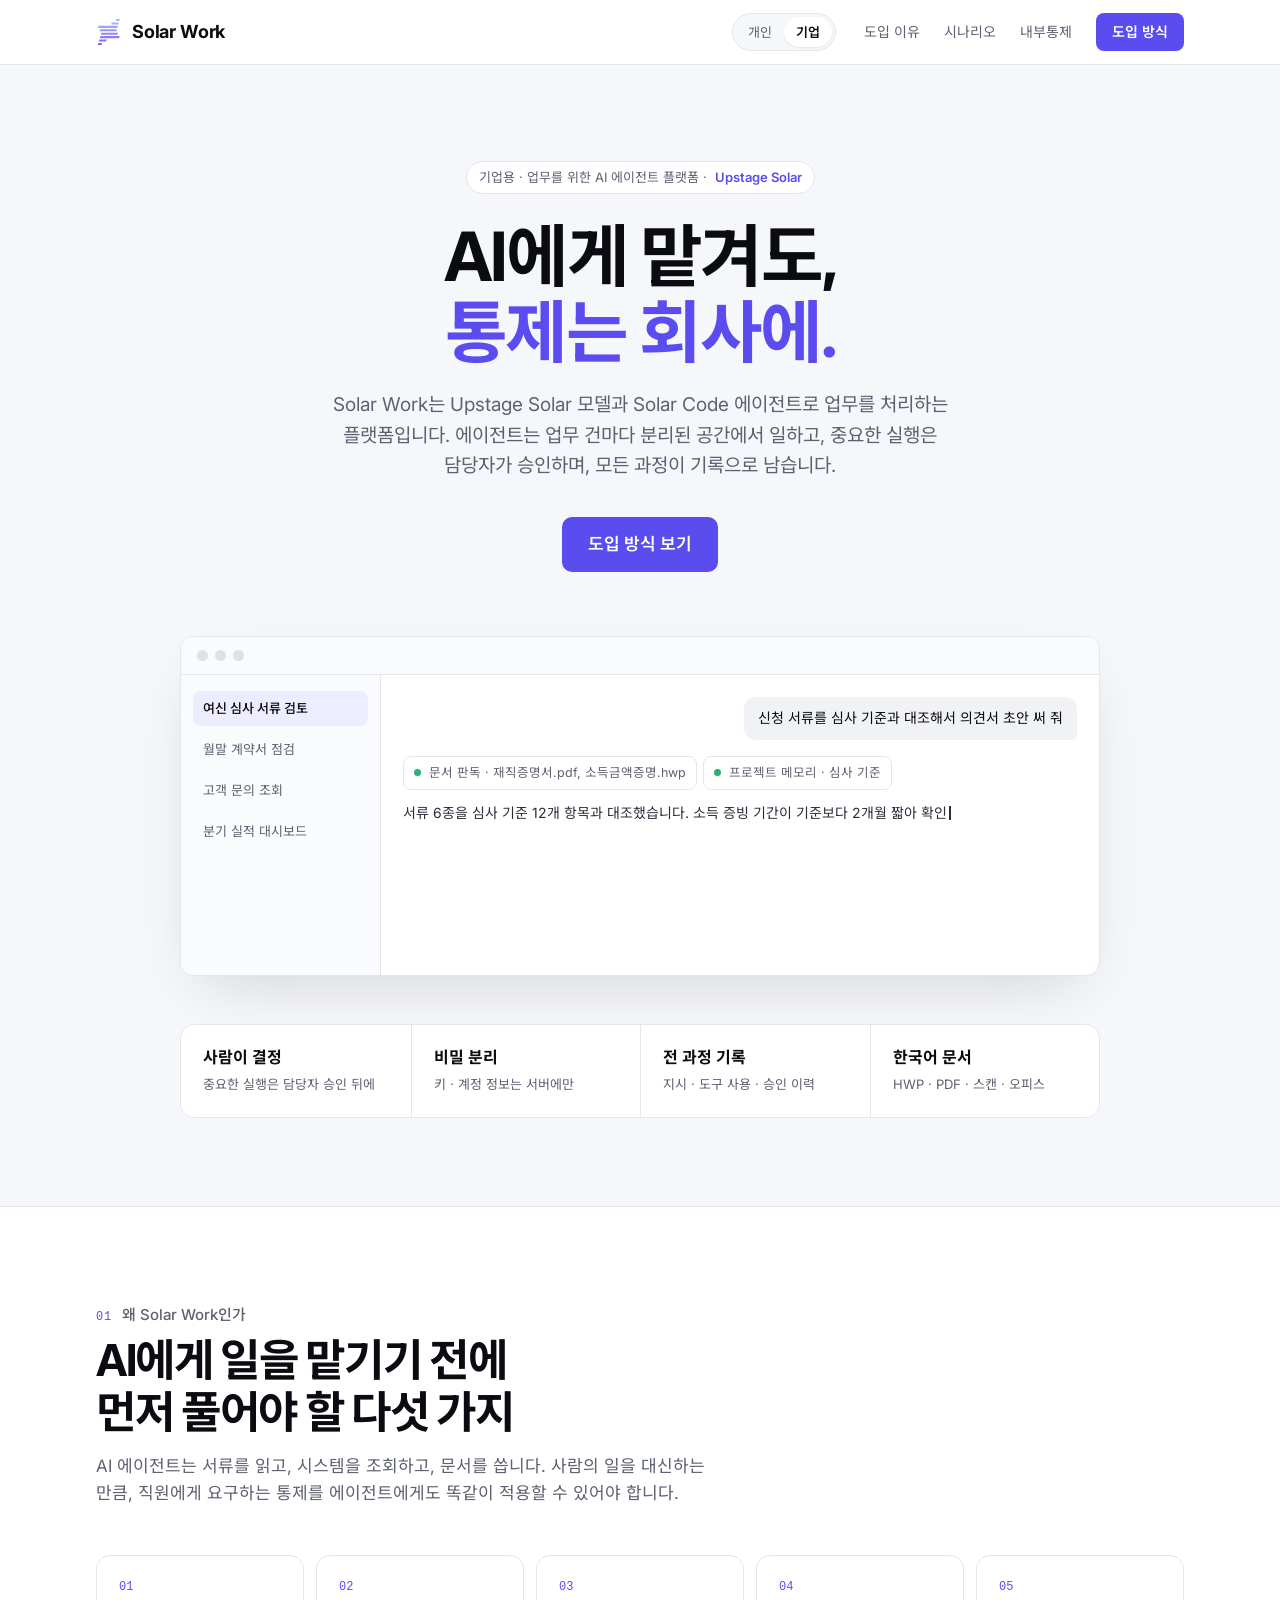
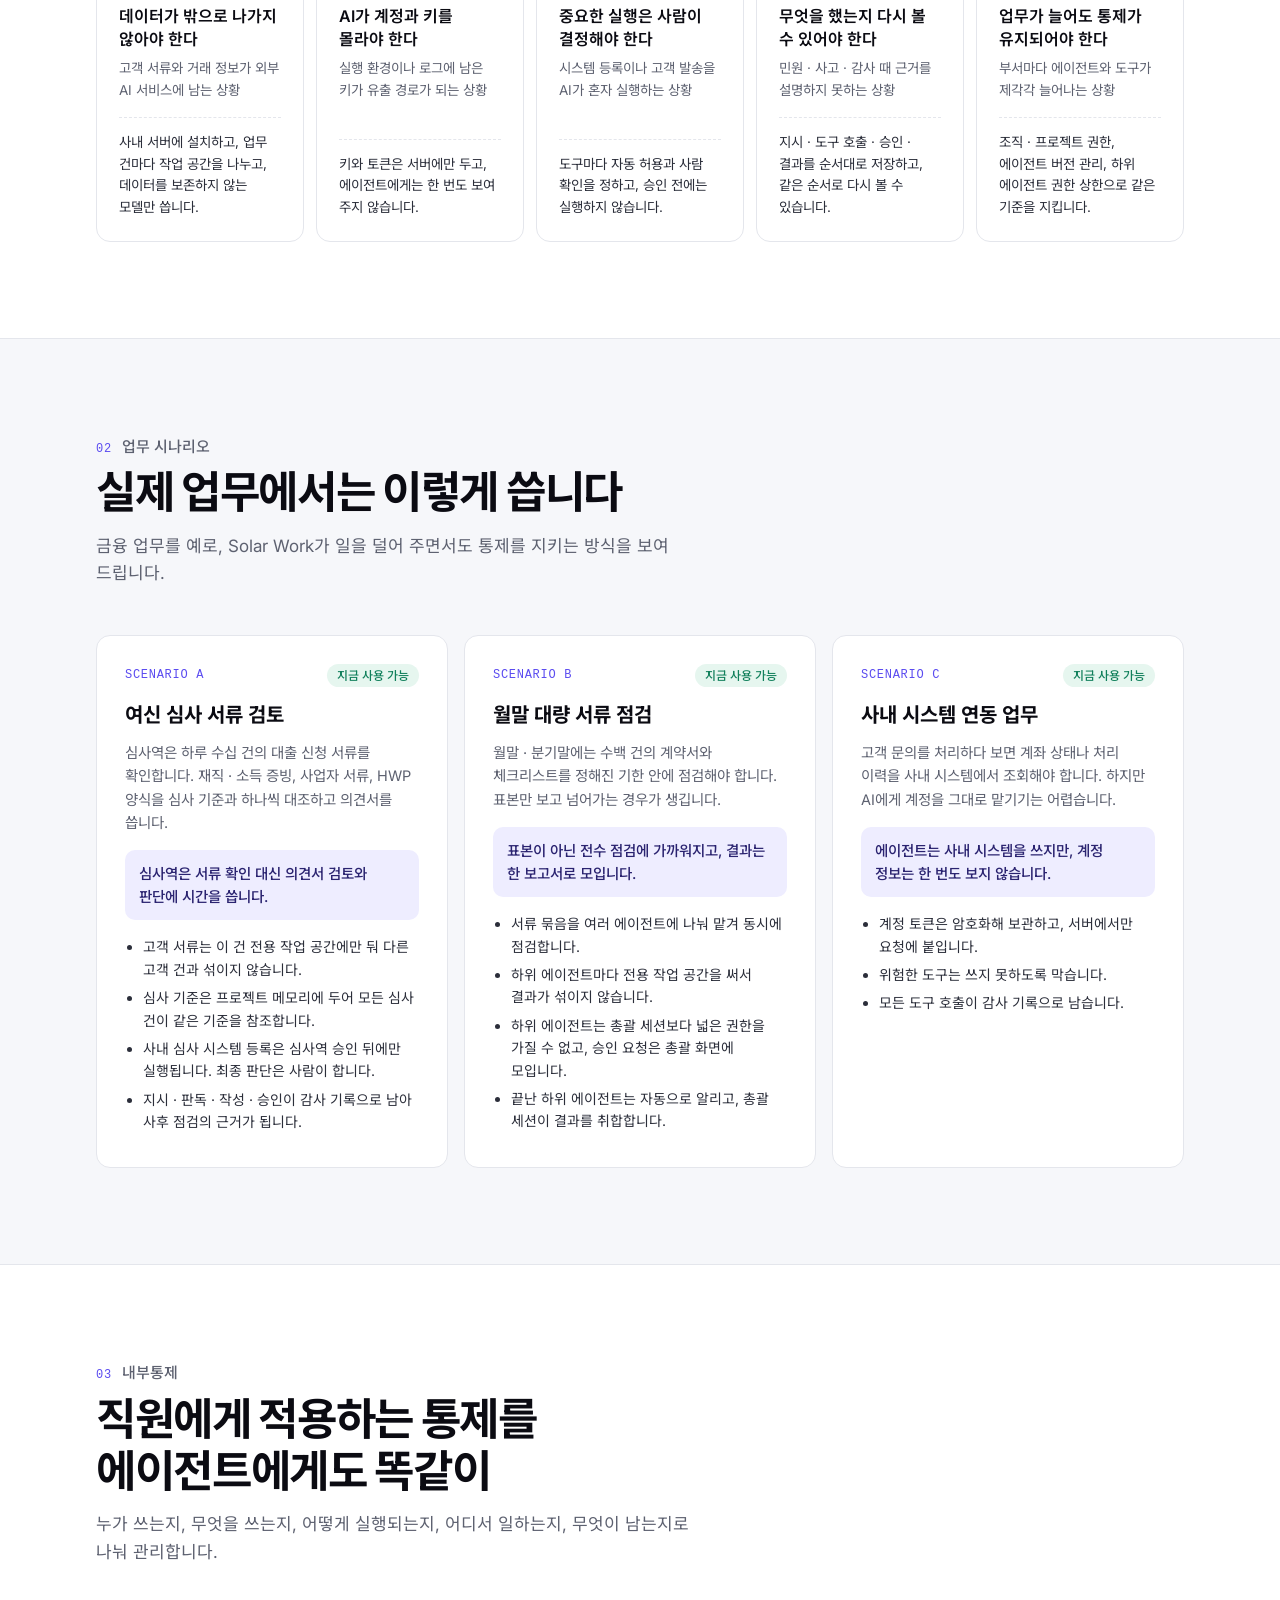
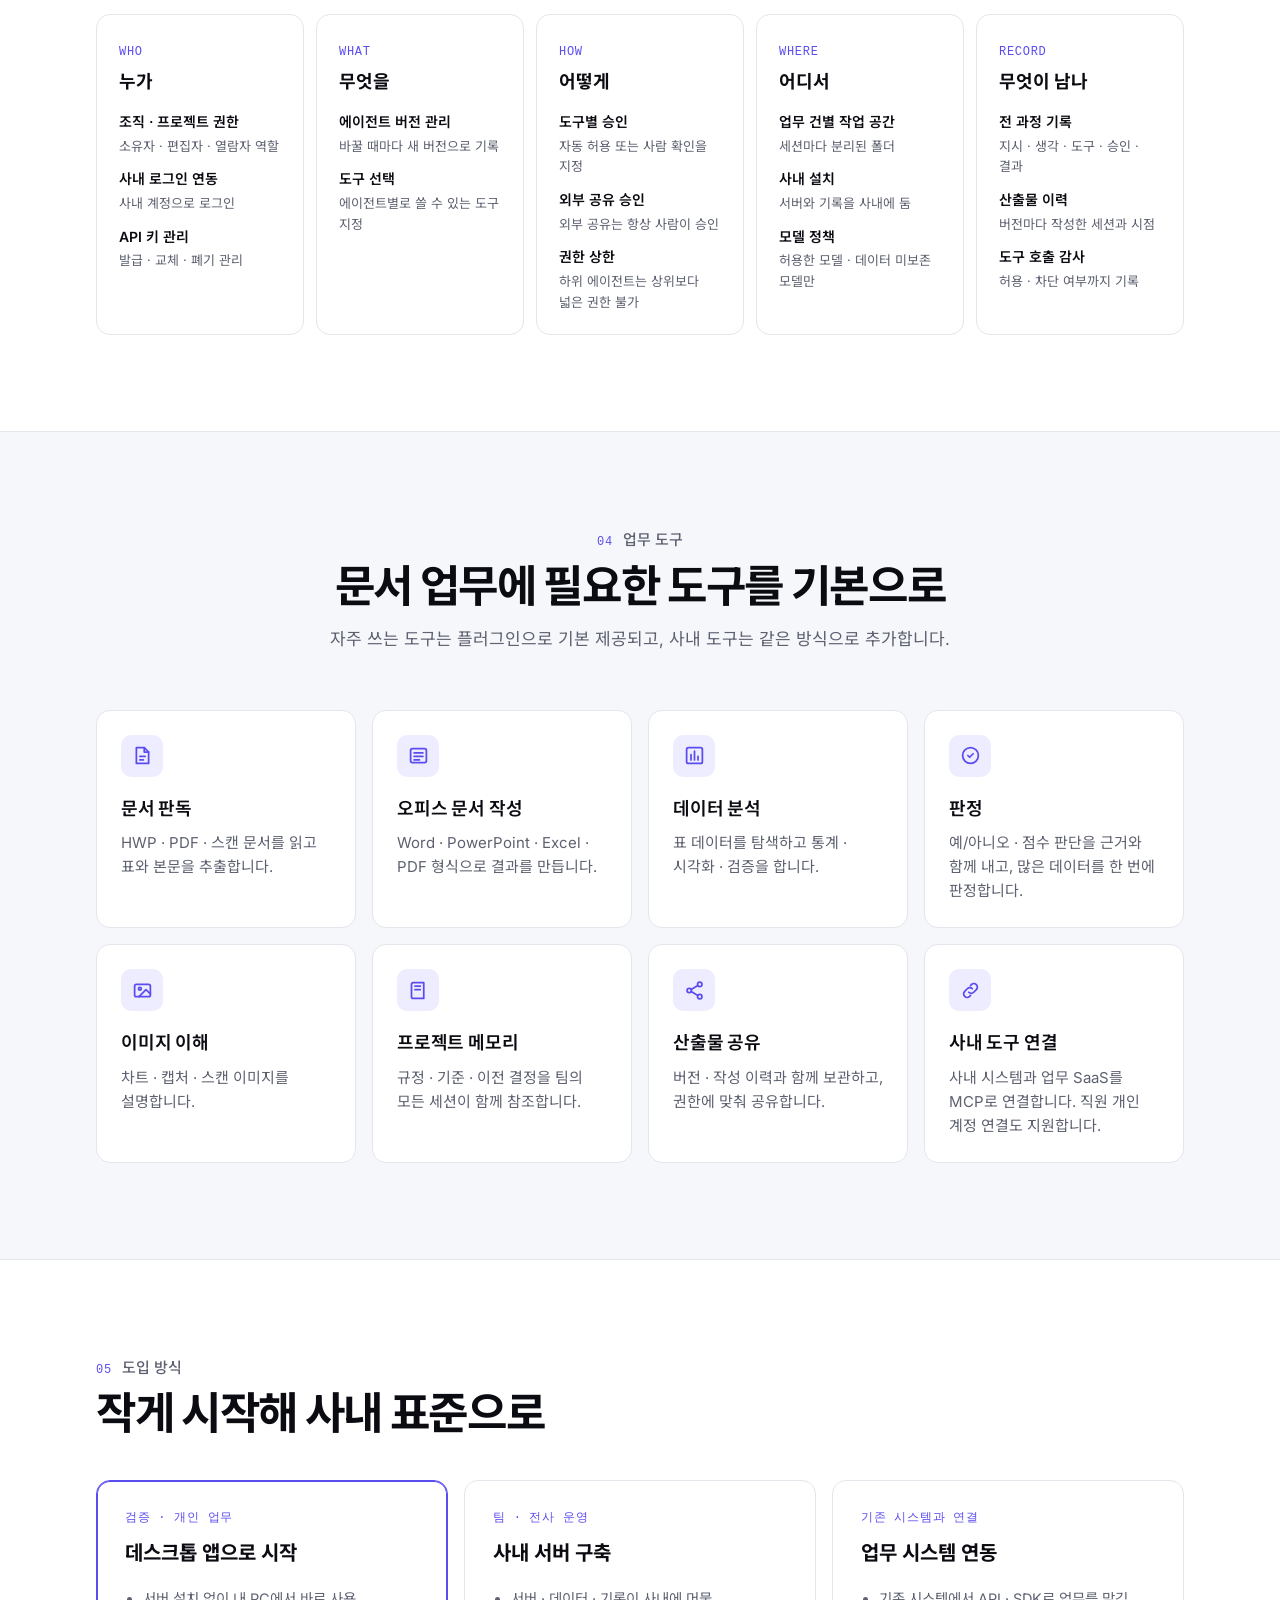
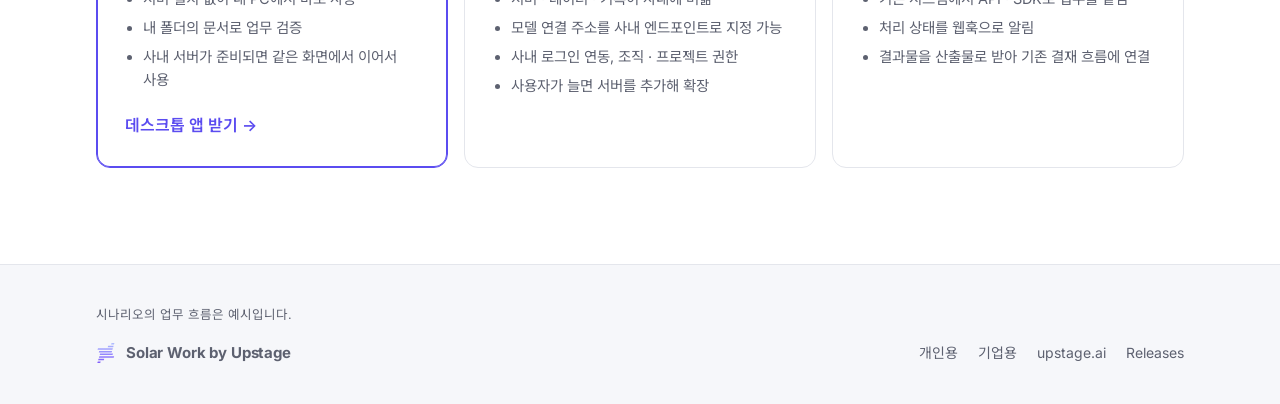
==== docs/business.html @ 3b4843d7 "Add README and GitHub Pages download site - README for individual users with download, setup, and in" ====
<!doctype html>
<html lang="ko">
<head>
<meta charset="utf-8">
<meta name="viewport" content="width=device-width, initial-scale=1">
<title>Solar Work 기업용</title>
<meta name="description" content="업무를 위한 AI 에이전트 플랫폼. 업무 건별 작업 공간, 담당자 승인, 전 과정 기록, 사내 설치.">
<meta property="og:title" content="Solar Work 기업용">
<meta property="og:description" content="업무를 위한 AI 에이전트 플랫폼. 업무 건별 작업 공간, 담당자 승인, 전 과정 기록, 사내 설치.">
<meta property="og:image" content="assets/icon.png">
<link rel="icon" href="assets/logo.svg" type="image/svg+xml">
<link rel="preconnect" href="https://fonts.googleapis.com">
<link rel="preconnect" href="https://fonts.gstatic.com" crossorigin>
<link href="https://fonts.googleapis.com/css2?family=Inter:wght@400;500;600;700;800&family=Noto+Sans+KR:wght@400;500;700;800&display=swap" rel="stylesheet">
<link rel="stylesheet" href="assets/site.css">
</head>
<body>

<nav>
  <div class="wrap">
    <a class="brand" href="index.html"><img src="assets/logo.svg" alt="">Solar Work</a>
    <div class="nav-links">
      <span class="seg"><a href="index.html">개인</a><a href="business.html" class="on">기업</a></span>
      <a class="hide-sm" href="#why">도입 이유</a>
      <a class="hide-sm" href="#scenarios">시나리오</a>
      <a class="hide-sm" href="#control">내부통제</a>
      <a class="nav-cta" href="#adopt">도입 방식</a>
    </div>
  </div>
</nav>

<header class="hero">
  <div class="wrap">
    <span class="pill">기업용 · 업무를 위한 AI 에이전트 플랫폼 · <b>Upstage Solar</b></span>
    <h1>AI에게 맡겨도,<br><span class="g">통제는 회사에.</span></h1>
    <p class="lead">Solar Work는 Upstage Solar 모델과 Solar Code 에이전트로 업무를 처리하는 플랫폼입니다. 에이전트는 업무 건마다 분리된 공간에서 일하고, 중요한 실행은 담당자가 승인하며, 모든 과정이 기록으로 남습니다.</p>
    <div class="cta">
      <div class="cta-row">
        <a class="btn-primary" href="#adopt">도입 방식 보기</a>
      </div>
    </div>

    <div class="window" aria-hidden="true">
      <div class="win-bar"><i></i><i></i><i></i></div>
      <div class="win-body">
        <div class="win-side" id="win-side">
          <span class="on">여신 심사 서류 검토</span>
          <span>월말 계약서 점검</span>
          <span>고객 문의 조회</span>
          <span>분기 실적 대시보드</span>
        </div>
        <div class="win-main" id="win-main">
          <div class="msg-user">신청 서류를 심사 기준과 대조해서 의견서 초안 써 줘</div>
          <div class="msg-ai">
            <span class="tool">문서 판독 · 재직증명서.pdf, 소득금액증명.hwp</span><span class="tool">프로젝트 메모리 · 심사 기준</span>
            <p style="margin:10px 0 0">서류 6종을 심사 기준 12개 항목과 대조했습니다. 소득 증빙 기간이 기준보다 2개월 짧아 확인이 필요합니다.</p>
          </div>
          <div class="artifact"><div class="ic"></div><div><b>심사 의견서 초안</b><small>산출물 · 문서 · v1</small></div></div>
          <div class="approve"><span><b>심사 시스템 등록</b> · 담당자 승인 대기</span><span class="ap-btns"><i>거절</i><i class="ok">승인</i></span></div>
        </div>
      </div>
    </div>

    <div class="pillars">
      <div><b>사람이 결정</b><span>중요한 실행은 담당자 승인 뒤에</span></div>
      <div><b>비밀 분리</b><span>키 · 계정 정보는 서버에만</span></div>
      <div><b>전 과정 기록</b><span>지시 · 도구 사용 · 승인 이력</span></div>
      <div><b>한국어 문서</b><span>HWP · PDF · 스캔 · 오피스</span></div>
    </div>
  </div>
</header>

<section id="why">
  <div class="wrap">
    <div class="eyebrow"><span class="num">01</span> 왜 Solar Work인가</div>
    <h2>AI에게 일을 맡기기 전에<br>먼저 풀어야 할 다섯 가지</h2>
    <p class="sub">AI 에이전트는 서류를 읽고, 시스템을 조회하고, 문서를 씁니다. 사람의 일을 대신하는 만큼, 직원에게 요구하는 통제를 에이전트에게도 똑같이 적용할 수 있어야 합니다.</p>
    <div class="needs">
      <div class="need"><span class="num">01</span><h3>데이터가 밖으로 나가지 않아야 한다</h3><p class="q">고객 서류와 거래 정보가 외부 AI 서비스에 남는 상황</p><p class="a">사내 서버에 설치하고, 업무 건마다 작업 공간을 나누고, 데이터를 보존하지 않는 모델만 씁니다.</p></div>
      <div class="need"><span class="num">02</span><h3>AI가 계정과 키를 몰라야 한다</h3><p class="q">실행 환경이나 로그에 남은 키가 유출 경로가 되는 상황</p><p class="a">키와 토큰은 서버에만 두고, 에이전트에게는 한 번도 보여 주지 않습니다.</p></div>
      <div class="need"><span class="num">03</span><h3>중요한 실행은 사람이 결정해야 한다</h3><p class="q">시스템 등록이나 고객 발송을 AI가 혼자 실행하는 상황</p><p class="a">도구마다 자동 허용과 사람 확인을 정하고, 승인 전에는 실행하지 않습니다.</p></div>
      <div class="need"><span class="num">04</span><h3>무엇을 했는지 다시 볼 수 있어야 한다</h3><p class="q">민원 · 사고 · 감사 때 근거를 설명하지 못하는 상황</p><p class="a">지시 · 도구 호출 · 승인 · 결과를 순서대로 저장하고, 같은 순서로 다시 볼 수 있습니다.</p></div>
      <div class="need"><span class="num">05</span><h3>업무가 늘어도 통제가 유지되어야 한다</h3><p class="q">부서마다 에이전트와 도구가 제각각 늘어나는 상황</p><p class="a">조직 · 프로젝트 권한, 에이전트 버전 관리, 하위 에이전트 권한 상한으로 같은 기준을 지킵니다.</p></div>
    </div>
  </div>
</section>

<section class="band" id="scenarios">
  <div class="wrap">
    <div class="eyebrow"><span class="num">02</span> 업무 시나리오</div>
    <h2>실제 업무에서는 이렇게 씁니다</h2>
    <p class="sub">금융 업무를 예로, Solar Work가 일을 덜어 주면서도 통제를 지키는 방식을 보여 드립니다.</p>
    <div class="scenes">
      <article class="scene">
        <div class="scene-head"><span class="mono">SCENARIO A</span><span class="live">지금 사용 가능</span></div>
        <h3>여신 심사 서류 검토</h3>
        <p class="ctx">심사역은 하루 수십 건의 대출 신청 서류를 확인합니다. 재직 · 소득 증빙, 사업자 서류, HWP 양식을 심사 기준과 하나씩 대조하고 의견서를 씁니다.</p>
        <p class="gain">심사역은 서류 확인 대신 의견서 검토와 판단에 시간을 씁니다.</p>
        <ul>
          <li>고객 서류는 이 건 전용 작업 공간에만 둬 다른 고객 건과 섞이지 않습니다.</li>
          <li>심사 기준은 프로젝트 메모리에 두어 모든 심사 건이 같은 기준을 참조합니다.</li>
          <li>사내 심사 시스템 등록은 심사역 승인 뒤에만 실행됩니다. 최종 판단은 사람이 합니다.</li>
          <li>지시 · 판독 · 작성 · 승인이 감사 기록으로 남아 사후 점검의 근거가 됩니다.</li>
        </ul>
      </article>
      <article class="scene">
        <div class="scene-head"><span class="mono">SCENARIO B</span><span class="live">지금 사용 가능</span></div>
        <h3>월말 대량 서류 점검</h3>
        <p class="ctx">월말 · 분기말에는 수백 건의 계약서와 체크리스트를 정해진 기한 안에 점검해야 합니다. 표본만 보고 넘어가는 경우가 생깁니다.</p>
        <p class="gain">표본이 아닌 전수 점검에 가까워지고, 결과는 한 보고서로 모입니다.</p>
        <ul>
          <li>서류 묶음을 여러 에이전트에 나눠 맡겨 동시에 점검합니다.</li>
          <li>하위 에이전트마다 전용 작업 공간을 써서 결과가 섞이지 않습니다.</li>
          <li>하위 에이전트는 총괄 세션보다 넓은 권한을 가질 수 없고, 승인 요청은 총괄 화면에 모입니다.</li>
          <li>끝난 하위 에이전트는 자동으로 알리고, 총괄 세션이 결과를 취합합니다.</li>
        </ul>
      </article>
      <article class="scene">
        <div class="scene-head"><span class="mono">SCENARIO C</span><span class="live">지금 사용 가능</span></div>
        <h3>사내 시스템 연동 업무</h3>
        <p class="ctx">고객 문의를 처리하다 보면 계좌 상태나 처리 이력을 사내 시스템에서 조회해야 합니다. 하지만 AI에게 계정을 그대로 맡기기는 어렵습니다.</p>
        <p class="gain">에이전트는 사내 시스템을 쓰지만, 계정 정보는 한 번도 보지 않습니다.</p>
        <ul>
          <li>계정 토큰은 암호화해 보관하고, 서버에서만 요청에 붙입니다.</li>
          <li>위험한 도구는 쓰지 못하도록 막습니다.</li>
          <li>모든 도구 호출이 감사 기록으로 남습니다.</li>
        </ul>
      </article>
    </div>
  </div>
</section>

<section id="control">
  <div class="wrap">
    <div class="eyebrow"><span class="num">03</span> 내부통제</div>
    <h2>직원에게 적용하는 통제를<br>에이전트에게도 똑같이</h2>
    <p class="sub">누가 쓰는지, 무엇을 쓰는지, 어떻게 실행되는지, 어디서 일하는지, 무엇이 남는지로 나눠 관리합니다.</p>
    <div class="controls">
      <div class="ctl"><span class="mono">WHO</span><h3>누가</h3><dl><dt>조직 · 프로젝트 권한</dt><dd>소유자 · 편집자 · 열람자 역할</dd><dt>사내 로그인 연동</dt><dd>사내 계정으로 로그인</dd><dt>API 키 관리</dt><dd>발급 · 교체 · 폐기 관리</dd></dl></div>
      <div class="ctl"><span class="mono">WHAT</span><h3>무엇을</h3><dl><dt>에이전트 버전 관리</dt><dd>바꿀 때마다 새 버전으로 기록</dd><dt>도구 선택</dt><dd>에이전트별로 쓸 수 있는 도구 지정</dd></dl></div>
      <div class="ctl"><span class="mono">HOW</span><h3>어떻게</h3><dl><dt>도구별 승인</dt><dd>자동 허용 또는 사람 확인을 지정</dd><dt>외부 공유 승인</dt><dd>외부 공유는 항상 사람이 승인</dd><dt>권한 상한</dt><dd>하위 에이전트는 상위보다 넓은 권한 불가</dd></dl></div>
      <div class="ctl"><span class="mono">WHERE</span><h3>어디서</h3><dl><dt>업무 건별 작업 공간</dt><dd>세션마다 분리된 폴더</dd><dt>사내 설치</dt><dd>서버와 기록을 사내에 둠</dd><dt>모델 정책</dt><dd>허용한 모델 · 데이터 미보존 모델만</dd></dl></div>
      <div class="ctl"><span class="mono">RECORD</span><h3>무엇이 남나</h3><dl><dt>전 과정 기록</dt><dd>지시 · 생각 · 도구 · 승인 · 결과</dd><dt>산출물 이력</dt><dd>버전마다 작성한 세션과 시점</dd><dt>도구 호출 감사</dt><dd>허용 · 차단 여부까지 기록</dd></dl></div>
    </div>
  </div>
</section>

<section class="band" id="features">
  <div class="wrap center">
    <div class="eyebrow"><span class="num">04</span> 업무 도구</div>
    <h2>문서 업무에 필요한 도구를 기본으로</h2>
    <p class="sub">자주 쓰는 도구는 플러그인으로 기본 제공되고, 사내 도구는 같은 방식으로 추가합니다.</p>
  </div>
  <div class="wrap">
    <div class="grid grid-4">
      <div class="card"><div class="ico"><svg viewBox="0 0 24 24" fill="none" stroke="currentColor" stroke-width="2" stroke-linecap="round" stroke-linejoin="round"><path d="M14 3v5h5"/><path d="M5 3h9l5 5v13H5z"/><path d="M9 13h6M9 17h4"/></svg></div><h3>문서 판독</h3><p>HWP · PDF · 스캔 문서를 읽고 표와 본문을 추출합니다.</p></div>
      <div class="card"><div class="ico"><svg viewBox="0 0 24 24" fill="none" stroke="currentColor" stroke-width="2" stroke-linecap="round" stroke-linejoin="round"><rect x="3" y="4" width="18" height="16" rx="2"/><path d="M7 9h10M7 13h10M7 17h6"/></svg></div><h3>오피스 문서 작성</h3><p>Word · PowerPoint · Excel · PDF 형식으로 결과를 만듭니다.</p></div>
      <div class="card"><div class="ico"><svg viewBox="0 0 24 24" fill="none" stroke="currentColor" stroke-width="2" stroke-linecap="round" stroke-linejoin="round"><rect x="3" y="3" width="18" height="18" rx="2"/><path d="M8 17V11M12 17V7M16 17v-4"/></svg></div><h3>데이터 분석</h3><p>표 데이터를 탐색하고 통계 · 시각화 · 검증을 합니다.</p></div>
      <div class="card"><div class="ico"><svg viewBox="0 0 24 24" fill="none" stroke="currentColor" stroke-width="2" stroke-linecap="round" stroke-linejoin="round"><path d="m9 12 2 2 4-4"/><circle cx="12" cy="12" r="9"/></svg></div><h3>판정</h3><p>예/아니오 · 점수 판단을 근거와 함께 내고, 많은 데이터를 한 번에 판정합니다.</p></div>
      <div class="card"><div class="ico"><svg viewBox="0 0 24 24" fill="none" stroke="currentColor" stroke-width="2" stroke-linecap="round" stroke-linejoin="round"><rect x="3" y="5" width="18" height="14" rx="2"/><circle cx="9" cy="10" r="1.6"/><path d="m21 16-5-5-8 8"/></svg></div><h3>이미지 이해</h3><p>차트 · 캡처 · 스캔 이미지를 설명합니다.</p></div>
      <div class="card"><div class="ico"><svg viewBox="0 0 24 24" fill="none" stroke="currentColor" stroke-width="2" stroke-linecap="round" stroke-linejoin="round"><path d="M4 5a2 2 0 0 1 2-2h12v18H6a2 2 0 0 1-2-2z"/><path d="M8 7h6M8 11h6"/></svg></div><h3>프로젝트 메모리</h3><p>규정 · 기준 · 이전 결정을 팀의 모든 세션이 함께 참조합니다.</p></div>
      <div class="card"><div class="ico"><svg viewBox="0 0 24 24" fill="none" stroke="currentColor" stroke-width="2" stroke-linecap="round" stroke-linejoin="round"><circle cx="18" cy="5" r="2.5"/><circle cx="6" cy="12" r="2.5"/><circle cx="18" cy="19" r="2.5"/><path d="m8.2 10.8 7.6-4.4M8.2 13.2l7.6 4.4"/></svg></div><h3>산출물 공유</h3><p>버전 · 작성 이력과 함께 보관하고, 권한에 맞춰 공유합니다.</p></div>
      <div class="card"><div class="ico"><svg viewBox="0 0 24 24" fill="none" stroke="currentColor" stroke-width="2" stroke-linecap="round" stroke-linejoin="round"><path d="M10 14a4 4 0 0 0 5.66 0l3-3a4 4 0 0 0-5.66-5.66l-1 1"/><path d="M14 10a4 4 0 0 0-5.66 0l-3 3a4 4 0 0 0 5.66 5.66l1-1"/></svg></div><h3>사내 도구 연결</h3><p>사내 시스템과 업무 SaaS를 MCP로 연결합니다. 직원 개인 계정 연결도 지원합니다.</p></div>
    </div>
  </div>
</section>

<section id="adopt">
  <div class="wrap">
    <div class="eyebrow"><span class="num">05</span> 도입 방식</div>
    <h2>작게 시작해 사내 표준으로</h2>
    <div class="adopt">
      <div class="ad hl"><span class="mono">검증 · 개인 업무</span><h3>데스크톱 앱으로 시작</h3><ul><li>서버 설치 없이 내 PC에서 바로 사용</li><li>내 폴더의 문서로 업무 검증</li><li>사내 서버가 준비되면 같은 화면에서 이어서 사용</li></ul><a class="ad-cta" href="index.html#download">데스크톱 앱 받기 →</a></div>
      <div class="ad"><span class="mono">팀 · 전사 운영</span><h3>사내 서버 구축</h3><ul><li>서버 · 데이터 · 기록이 사내에 머묾</li><li>모델 연결 주소를 사내 엔드포인트로 지정 가능</li><li>사내 로그인 연동, 조직 · 프로젝트 권한</li><li>사용자가 늘면 서버를 추가해 확장</li></ul></div>
      <div class="ad"><span class="mono">기존 시스템과 연결</span><h3>업무 시스템 연동</h3><ul><li>기존 시스템에서 API · SDK로 업무를 맡김</li><li>처리 상태를 웹훅으로 알림</li><li>결과물을 산출물로 받아 기존 결재 흐름에 연결</li></ul></div>
    </div>
  </div>
</section>


<footer>
  <div class="wrap">
    <span class="page-note" style="flex-basis:100%">시나리오의 업무 흐름은 예시입니다.</span>
    <span class="brand" style="font-size:15px"><img src="assets/logo.svg" alt="" style="width:20px;height:20px">Solar Work by Upstage</span>
    <span style="display:flex;gap:20px;flex-wrap:wrap">
      <a href="index.html">개인용</a>
      <a href="business.html">기업용</a>
      <a href="https://www.upstage.ai/">upstage.ai</a>
      <a href="https://github.com/UpstageAI/solar-work-release/releases">Releases</a>
    </span>
  </div>
</footer>

<script>
window.SW_SCENES = [
    { ask: "신청 서류를 심사 기준과 대조해서 의견서 초안 써 줘",
      tools: ["문서 판독 · 재직증명서.pdf, 소득금액증명.hwp", "프로젝트 메모리 · 심사 기준"],
      answer: "서류 6종을 심사 기준 12개 항목과 대조했습니다. 소득 증빙 기간이 기준보다 2개월 짧아 확인이 필요합니다.",
      out: ["심사 의견서 초안", "산출물 · 문서 · v1"], approve: "심사 시스템 등록" },
    { ask: "이번 달 계약서 300건을 체크리스트대로 전부 점검해 줘",
      tools: ["하위 에이전트 · 서류 1–100", "하위 에이전트 · 서류 101–200", "하위 에이전트 · 서류 201–300"],
      answer: "하위 에이전트 3개가 300건을 나눠 점검했습니다. 서명 누락 4건, 기한 경과 2건을 찾았습니다.",
      out: ["월말 계약서 점검 보고서", "산출물 · 보고서"] },
    { ask: "이 고객 문의 건, 계좌 상태와 처리 이력 확인해 줘",
      tools: ["사내 시스템 · 계좌 조회", "사내 시스템 · 처리 이력 조회"],
      answer: "계좌는 정상입니다. 10월 8일 접수된 이체 한도 변경이 아직 처리 대기 중입니다.",
      out: ["고객 답변 초안", "산출물 · 문서"], approve: "고객 알림 발송" },
    { ask: "분기 실적 엑셀 세 개 합쳐서 지점별 대시보드 만들어 줘",
      tools: ["파일 읽기 · Q1.xlsx, Q2.xlsx, Q3.xlsx", "데이터 분석 · 집계"],
      answer: "지점 12곳의 분기별 실적을 정리했습니다. 3분기에 동남권 지점이 가장 크게 늘었습니다(+18%).",
      out: ["지점별 실적 대시보드", "산출물 · 대시보드"] }
];
</script>
<script src="assets/site.js"></script>
</body>
</html>
---- docs/assets/site.css ----
:root {
  --bg: #ffffff;
  --bg-2: #f6f7fa;
  --card: #ffffff;
  --line: #e4e6ec;
  --text: #0b0b12;
  --muted: #5d6170;
  --brand: #5b4cf0;
  --brand-hover: #4a3bdc;
  --brand-soft: #eeedff;
  --radius: 14px;
}
* { box-sizing: border-box; }
html { scroll-behavior: smooth; }
body {
  margin: 0;
  background: var(--bg);
  color: var(--text);
  font-family: Inter, "Noto Sans KR", system-ui, -apple-system, sans-serif;
  line-height: 1.6;
  word-break: keep-all;
  -webkit-font-smoothing: antialiased;
  overflow-x: hidden;
}
a { color: inherit; text-decoration: none; }
.wrap { max-width: 1120px; margin: 0 auto; padding: 0 16px; }

/* nav */
nav { position: sticky; top: 0; z-index: 10; backdrop-filter: blur(14px); background: rgba(255,255,255,.85); border-bottom: 1px solid var(--line); }
nav .wrap { display: flex; align-items: center; justify-content: space-between; height: 64px; }
.brand { display: flex; align-items: center; gap: 10px; font-weight: 700; font-size: 18px; letter-spacing: -.01em; }
.brand img { width: 26px; height: 26px; }
.nav-links { display: flex; gap: 24px; align-items: center; font-size: 14px; color: var(--muted); }
.nav-links a:hover { color: var(--text); }
.nav-cta { padding: 8px 16px; border-radius: 8px; background: var(--brand); color: #fff !important; font-weight: 600; }
.nav-cta:hover { background: var(--brand-hover); }
@media (max-width: 640px) { .nav-links .hide-sm { display: none; } }

/* hero */
.hero { padding: 96px 0 88px; text-align: center; background: var(--bg-2); border-bottom: 1px solid var(--line); }
.pill { display: inline-flex; align-items: center; gap: 8px; padding: 5px 12px; border-radius: 999px; font-size: 13px; color: var(--muted); background: #fff; border: 1px solid var(--line); }
.pill b { color: var(--brand); font-weight: 600; }
h1 { font-size: clamp(38px, 6.4vw, 68px); line-height: 1.12; letter-spacing: -.035em; margin: 24px 0 20px; font-weight: 700; }
h1 .g { color: var(--brand); }
.lead { font-size: clamp(16px, 2.1vw, 19px); color: var(--muted); max-width: 640px; margin: 0 auto; }
.cta { margin-top: 36px; display: flex; flex-direction: column; align-items: center; gap: 12px; }
.btn-primary {
  display: inline-flex; align-items: center; gap: 10px; padding: 14px 26px; border-radius: 10px;
  background: var(--brand); color: #fff; font-weight: 600; font-size: 17px; transition: background .15s ease;
}
.btn-primary:hover { background: var(--brand-hover); }
.btn-primary svg { width: 20px; height: 20px; }
.cta-meta { font-size: 13px; color: var(--muted); }
.cta-meta a { text-decoration: underline; text-underline-offset: 3px; }

/* hero visual */
.window {
  margin: 64px auto 0; max-width: 920px; border-radius: 14px; border: 1px solid var(--line);
  background: #fff; text-align: left; overflow: hidden;
  box-shadow: 0 24px 60px -24px rgba(17,17,40,.18);
}
.win-bar { display: flex; gap: 7px; padding: 13px 16px; border-bottom: 1px solid var(--line); background: #fafbfc; }
.win-bar i { width: 11px; height: 11px; border-radius: 50%; background: #dfe1e7; }
.win-body { display: grid; grid-template-columns: 200px 1fr; min-height: 300px; }
.win-side { border-right: 1px solid var(--line); padding: 16px 12px; font-size: 13px; color: var(--muted); display: flex; flex-direction: column; gap: 6px; background: #fafbfc; }
.win-side span { padding: 7px 10px; border-radius: 8px; white-space: nowrap; overflow: hidden; text-overflow: ellipsis; }
.win-side span.on { background: var(--brand-soft); color: var(--text); font-weight: 500; }
.win-main { padding: 22px; display: flex; flex-direction: column; gap: 14px; font-size: 14px; }
.msg-user { align-self: flex-end; background: #f1f2f6; padding: 10px 14px; border-radius: 12px 12px 4px 12px; max-width: 80%; }
.msg-ai { color: #2b2e3a; max-width: 92%; }
.tool { display: inline-flex; gap: 8px; align-items: center; font-size: 12.5px; color: var(--muted); border: 1px solid var(--line); border-radius: 8px; padding: 6px 10px; margin: 2px 6px 2px 0; }
.tool::before { content: ""; width: 7px; height: 7px; border-radius: 50%; background: #22b573; }
.artifact { display: flex; align-items: center; gap: 12px; border: 1px solid var(--line); background: #fff; border-radius: 12px; padding: 12px 14px; max-width: 360px; }
.artifact .ic { width: 34px; height: 34px; border-radius: 8px; background: var(--brand-soft) url(assets/logo.svg) center / 18px no-repeat; flex: none; }
.artifact small { display: block; color: var(--muted); font-size: 12px; }
@media (max-width: 720px) { .win-body { grid-template-columns: 1fr; } .win-side { display: none; } }

/* sections */
section { padding: 96px 0; }
.eyebrow { color: var(--muted); font-weight: 500; font-size: 15px; }
h2 { font-size: clamp(30px, 4.2vw, 44px); letter-spacing: -.03em; line-height: 1.18; margin: 8px 0 14px; font-weight: 700; }
.sub { color: var(--muted); max-width: 620px; font-size: 17px; margin: 0; }
.center { text-align: center; } .center .sub { margin: 0 auto; }

.grid { display: grid; grid-template-columns: repeat(3, 1fr); gap: 16px; margin-top: 56px; }
@media (max-width: 900px) { .grid { grid-template-columns: repeat(2, 1fr); } }
@media (max-width: 600px) { .grid { grid-template-columns: 1fr; } }
.card { background: var(--card); border: 1px solid var(--line); border-radius: var(--radius); padding: 28px; transition: border-color .2s, box-shadow .2s; }
.card:hover { border-color: #cfd2db; box-shadow: 0 8px 24px -12px rgba(17,17,40,.12); }
.card .ico { width: 42px; height: 42px; border-radius: 10px; display: grid; place-items: center; background: var(--brand-soft); color: var(--brand); margin-bottom: 18px; }
.card .ico svg { width: 21px; height: 21px; }
.card h3 { margin: 0 0 8px; font-size: 18px; font-weight: 600; letter-spacing: -.01em; }
.card p { margin: 0; color: var(--muted); font-size: 15px; }

.band { background: var(--bg-2); border-top: 1px solid var(--line); border-bottom: 1px solid var(--line); }
.steps { display: grid; grid-template-columns: repeat(3, 1fr); gap: 16px; margin-top: 48px; counter-reset: s; }
@media (max-width: 800px) { .steps { grid-template-columns: 1fr; } }
.step { position: relative; background: #fff; border: 1px solid var(--line); border-radius: var(--radius); padding: 28px; }
.step::before { counter-increment: s; content: "STEP " counter(s); display: inline-block; margin-bottom: 14px; font-size: 12px; font-weight: 600; color: var(--brand); background: var(--brand-soft); padding: 3px 10px; border-radius: 999px; }
.step h3 { margin: 0 0 8px; font-size: 18px; font-weight: 600; }
.step p { margin: 0; color: var(--muted); font-size: 15px; }

.chips { display: flex; flex-wrap: wrap; gap: 10px; justify-content: center; margin-top: 40px; }
.chip { padding: 8px 16px; border-radius: 999px; border: 1px solid var(--line); background: #fff; font-size: 14px; color: #2b2e3a; }

/* downloads */
.dl-grid { display: grid; grid-template-columns: repeat(3, 1fr); gap: 16px; margin-top: 48px; }
@media (max-width: 860px) { .dl-grid { grid-template-columns: 1fr; } }
.dl { background: var(--card); border: 1px solid var(--line); border-radius: var(--radius); padding: 28px; display: flex; flex-direction: column; gap: 14px; }
.dl.me { border-color: var(--brand); box-shadow: 0 0 0 1px var(--brand) inset; }
.dl-head { display: flex; align-items: center; gap: 12px; }
.dl-head svg { width: 28px; height: 28px; }
.dl-head h3 { margin: 0; font-size: 20px; font-weight: 600; }
.dl-head .tag { margin-left: auto; font-size: 12px; font-weight: 500; padding: 2px 10px; border-radius: 999px; background: var(--brand-soft); color: var(--brand); display: none; }
.dl.me .tag { display: inline-block; }
.dl .req { color: var(--muted); font-size: 14px; margin: 0; }
.dl-btns { display: flex; flex-direction: column; gap: 8px; margin-top: auto; }
.btn { display: flex; justify-content: space-between; align-items: center; padding: 12px 16px; border-radius: 10px; border: 1px solid var(--line); background: #fff; font-weight: 600; font-size: 15px; transition: background .15s, border-color .15s; }
.btn:hover { background: var(--bg-2); border-color: #cfd2db; }
.btn small { color: var(--muted); font-weight: 500; font-size: 12px; }
.dl.me .btn:first-child { background: var(--brand); color: #fff; border-color: transparent; }
.dl.me .btn:first-child:hover { background: var(--brand-hover); }
.dl.me .btn:first-child small { color: rgba(255,255,255,.8); }
.dl-foot { text-align: center; margin-top: 28px; color: var(--muted); font-size: 14px; }
.dl-foot a { color: var(--brand); }

code { font-family: ui-monospace, SFMono-Regular, Menlo, monospace; font-size: 13px; background: #f1f2f6; padding: 2px 6px; border-radius: 6px; color: #2b2e3a; word-break: break-all; }

footer { border-top: 1px solid var(--line); padding: 40px 0; color: var(--muted); font-size: 14px; background: var(--bg-2); }
footer .wrap { display: flex; flex-wrap: wrap; gap: 16px; justify-content: space-between; align-items: center; }
footer a:hover { color: var(--text); }
/* motion */
.win-main { min-height: 300px; transition: opacity .35s ease; }
.win-main.fade { opacity: 0; }
.win-side span { transition: background .3s, color .3s; }
.caret::after { content: ""; display: inline-block; width: 2px; height: 1em; margin-left: 2px; vertical-align: -2px; background: currentColor; animation: blink 1s steps(1) infinite; }
@keyframes blink { 50% { opacity: 0; } }
.tool.run::before { background: #f5a524; animation: pulse 1s ease-in-out infinite; }
@keyframes pulse { 50% { opacity: .25; } }
.pop { animation: pop .45s cubic-bezier(.2,.9,.3,1.3) both; }
@keyframes pop { from { opacity: 0; transform: translateY(8px) scale(.96); } }
.fadein { animation: fadein .4s ease both; }
@keyframes fadein { from { opacity: 0; transform: translateY(4px); } }

.reveal { opacity: 0; transform: translateY(18px); transition: opacity .6s ease, transform .6s ease; }
.reveal.in { opacity: 1; transform: none; }

.marquee { margin-top: 40px; overflow: hidden; -webkit-mask-image: linear-gradient(90deg, transparent, #000 8%, #000 92%, transparent); mask-image: linear-gradient(90deg, transparent, #000 8%, #000 92%, transparent); }
.marquee .chips { margin-top: 0; flex-wrap: nowrap; justify-content: flex-start; width: max-content; animation: marquee 40s linear infinite; }
.marquee:hover .chips { animation-play-state: paused; }
.marquee .chip { white-space: nowrap; }
@keyframes marquee { to { transform: translateX(-50%); } }

@media (prefers-reduced-motion: reduce) {
  .marquee { -webkit-mask-image: none; mask-image: none; }
  .marquee .chips { animation: none; flex-wrap: wrap; justify-content: center; width: auto; }
  .marquee .dup { display: none; }
}
/* platform content */
.eyebrow .num, .mono { font-family: ui-monospace, SFMono-Regular, Menlo, monospace; font-size: 12px; letter-spacing: .06em; color: var(--brand); }
.eyebrow .num { margin-right: 6px; }
.pillars { display: grid; grid-template-columns: repeat(4, 1fr); margin: 48px auto 0; max-width: 920px; background: #fff; border: 1px solid var(--line); border-radius: var(--radius); text-align: left; }
.pillars div { padding: 20px 22px; border-left: 1px solid var(--line); }
.pillars div:first-child { border-left: 0; }
.pillars b { display: block; font-size: 16px; }
.pillars span { color: var(--muted); font-size: 13px; }
@media (max-width: 760px) { .pillars { grid-template-columns: 1fr 1fr; } .pillars div:nth-child(3) { border-left: 0; } .pillars div:nth-child(n+3) { border-top: 1px solid var(--line); } }

.needs { display: grid; grid-template-columns: repeat(5, 1fr); gap: 12px; margin-top: 48px; }
@media (max-width: 1000px) { .needs { grid-template-columns: 1fr 1fr; } }
@media (max-width: 600px) { .needs { grid-template-columns: 1fr; } }
.need { background: #fff; border: 1px solid var(--line); border-radius: var(--radius); padding: 22px; display: flex; flex-direction: column; }
.need .num { font-family: ui-monospace, Menlo, monospace; font-size: 12px; color: var(--brand); }
.need h3 { font-size: 16px; line-height: 1.4; margin: 8px 0; font-weight: 600; }
.need .q { color: var(--muted); font-size: 13.5px; margin: 0 0 16px; }
.need .a { margin: auto 0 0; padding-top: 14px; border-top: 1px dashed var(--line); font-size: 13.5px; color: #2b2e3a; }

.scenes { display: grid; grid-template-columns: repeat(3, 1fr); gap: 16px; margin-top: 48px; }
@media (max-width: 960px) { .scenes { grid-template-columns: 1fr; } }
.scene { background: #fff; border: 1px solid var(--line); border-radius: var(--radius); padding: 28px; }
.scene-head { display: flex; justify-content: space-between; align-items: center; }
.live { font-size: 12px; font-weight: 500; color: #12805c; background: #e6f6ef; padding: 2px 10px; border-radius: 999px; }
.scene h3 { font-size: 20px; margin: 12px 0 10px; font-weight: 700; }
.scene .ctx { color: var(--muted); font-size: 14.5px; margin: 0; }
.scene .gain { margin: 16px 0; padding: 12px 14px; background: var(--brand-soft); border-radius: 10px; font-size: 14.5px; font-weight: 500; color: #2a2370; }
.scene ul { margin: 0; padding-left: 18px; color: #2b2e3a; font-size: 14px; }
.scene li { margin: 6px 0; }

.controls { display: grid; grid-template-columns: repeat(5, 1fr); gap: 12px; margin-top: 48px; }
@media (max-width: 1000px) { .controls { grid-template-columns: 1fr 1fr; } }
@media (max-width: 600px) { .controls { grid-template-columns: 1fr; } }
.ctl { background: #fff; border: 1px solid var(--line); border-radius: var(--radius); padding: 22px; }
.ctl h3 { margin: 6px 0 14px; font-size: 18px; }
.ctl dl { margin: 0; }
.ctl dt { font-weight: 600; font-size: 14px; margin-top: 12px; }
.ctl dd { margin: 2px 0 0; color: var(--muted); font-size: 13px; }

.grid-4 { grid-template-columns: repeat(4, 1fr); }
@media (max-width: 1000px) { .grid-4 { grid-template-columns: repeat(2, 1fr); } }
@media (max-width: 600px) { .grid-4 { grid-template-columns: 1fr; } }
.grid-4 .card { padding: 24px; }

.adopt { display: grid; grid-template-columns: repeat(3, 1fr); gap: 16px; margin-top: 40px; }
@media (max-width: 900px) { .adopt { grid-template-columns: 1fr; } }
.ad { background: #fff; border: 1px solid var(--line); border-radius: var(--radius); padding: 28px; display: flex; flex-direction: column; }
.ad.hl { border-color: var(--brand); box-shadow: 0 0 0 1px var(--brand) inset; }
.ad h3 { margin: 8px 0 12px; font-size: 20px; }
.ad ul { margin: 0 0 16px; padding-left: 18px; color: var(--muted); font-size: 14.5px; }
.ad li { margin: 6px 0; }
.ad-cta { margin-top: auto; color: var(--brand); font-weight: 600; }

.approve { display: flex; justify-content: space-between; align-items: center; gap: 12px; border: 1px solid #f3d9a4; background: #fff8ea; border-radius: 12px; padding: 10px 14px; font-size: 13px; max-width: 460px; }
.ap-btns { display: flex; gap: 6px; flex: none; }
.ap-btns i { font-style: normal; font-size: 12px; padding: 4px 10px; border-radius: 6px; border: 1px solid var(--line); background: #fff; }
.ap-btns i.ok { background: var(--brand); border-color: var(--brand); color: #fff; }
.ap-btns i.ok.pressed { background: #12805c; border-color: #12805c; }
.approve.done { border-color: #bfe6d3; background: #eefaf4; }
.page-note { color: var(--muted); font-size: 12.5px; }

/* audience switch & cross links */
.seg { display: inline-flex; padding: 3px; border: 1px solid var(--line); border-radius: 999px; background: var(--bg-2); margin-right: 4px; }
.seg a { padding: 5px 12px; border-radius: 999px; font-size: 13px; color: var(--muted); }
.seg a.on { background: #fff; color: var(--text); font-weight: 600; box-shadow: 0 1px 2px rgba(17,17,40,.08); }
.biz { display: grid; grid-template-columns: 1.2fr 1fr; gap: 32px; align-items: center; background: #fff; border: 1px solid var(--line); border-radius: 20px; padding: 40px; }
@media (max-width: 860px) { .biz { grid-template-columns: 1fr; padding: 28px; } }
.biz h2 { margin-top: 6px; }
.biz ul { list-style: none; margin: 0; padding: 0; display: grid; gap: 12px; }
.biz li { display: flex; gap: 12px; align-items: flex-start; font-size: 15px; color: #2b2e3a; }
.biz li::before { content: ""; flex: none; width: 20px; height: 20px; margin-top: 2px; border-radius: 6px; background: var(--brand-soft) url("data:image/svg+xml,%3Csvg xmlns='http://www.w3.org/2000/svg' viewBox='0 0 24 24' fill='none' stroke='%235b4cf0' stroke-width='3' stroke-linecap='round' stroke-linejoin='round'%3E%3Cpath d='m6 12 4 4 8-8'/%3E%3C/svg%3E") center / 13px no-repeat; }
.btn-ghost { display: inline-flex; align-items: center; gap: 8px; margin-top: 24px; padding: 12px 20px; border-radius: 10px; border: 1px solid var(--line); font-weight: 600; background: #fff; transition: border-color .15s, background .15s; }
.btn-ghost:hover { border-color: var(--brand); color: var(--brand); }
.cta-row { display: flex; gap: 10px; flex-wrap: wrap; justify-content: center; }
.cta-row .btn-ghost { margin-top: 0; padding: 14px 22px; font-size: 16px; }
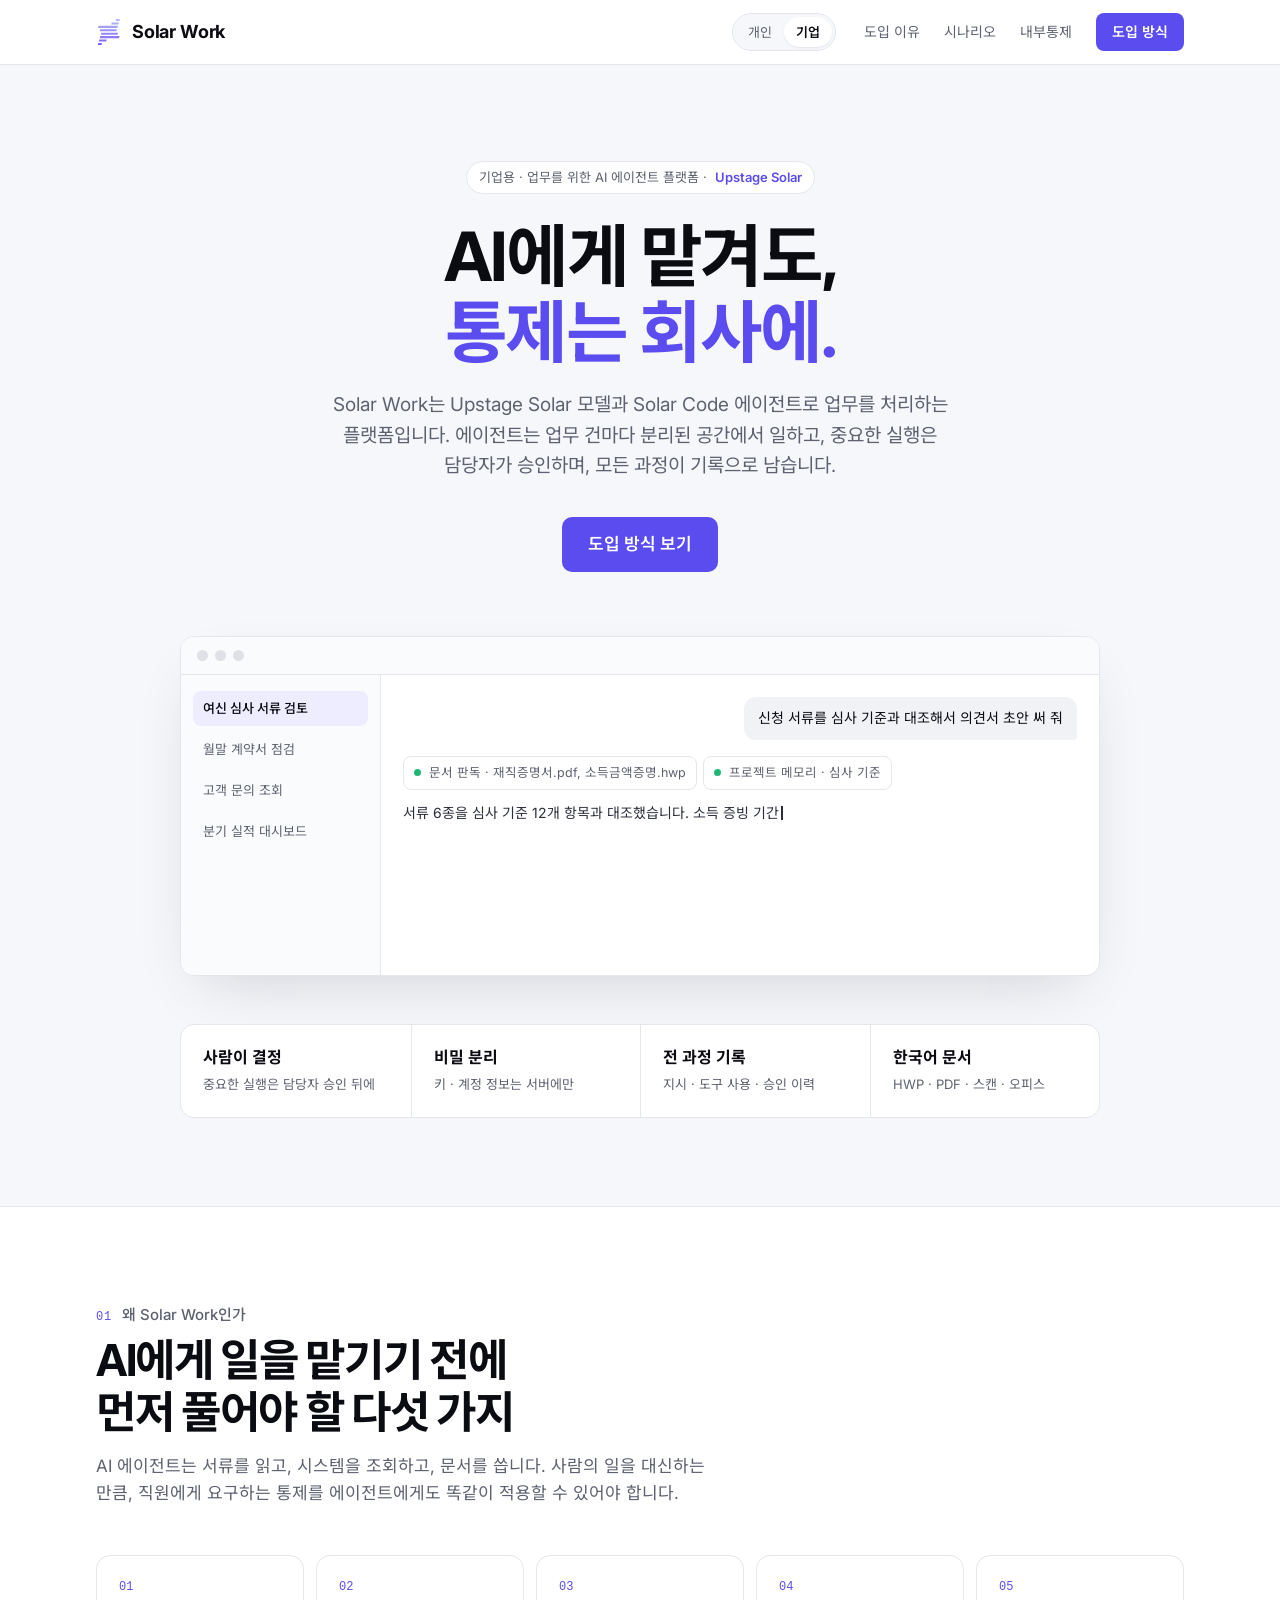
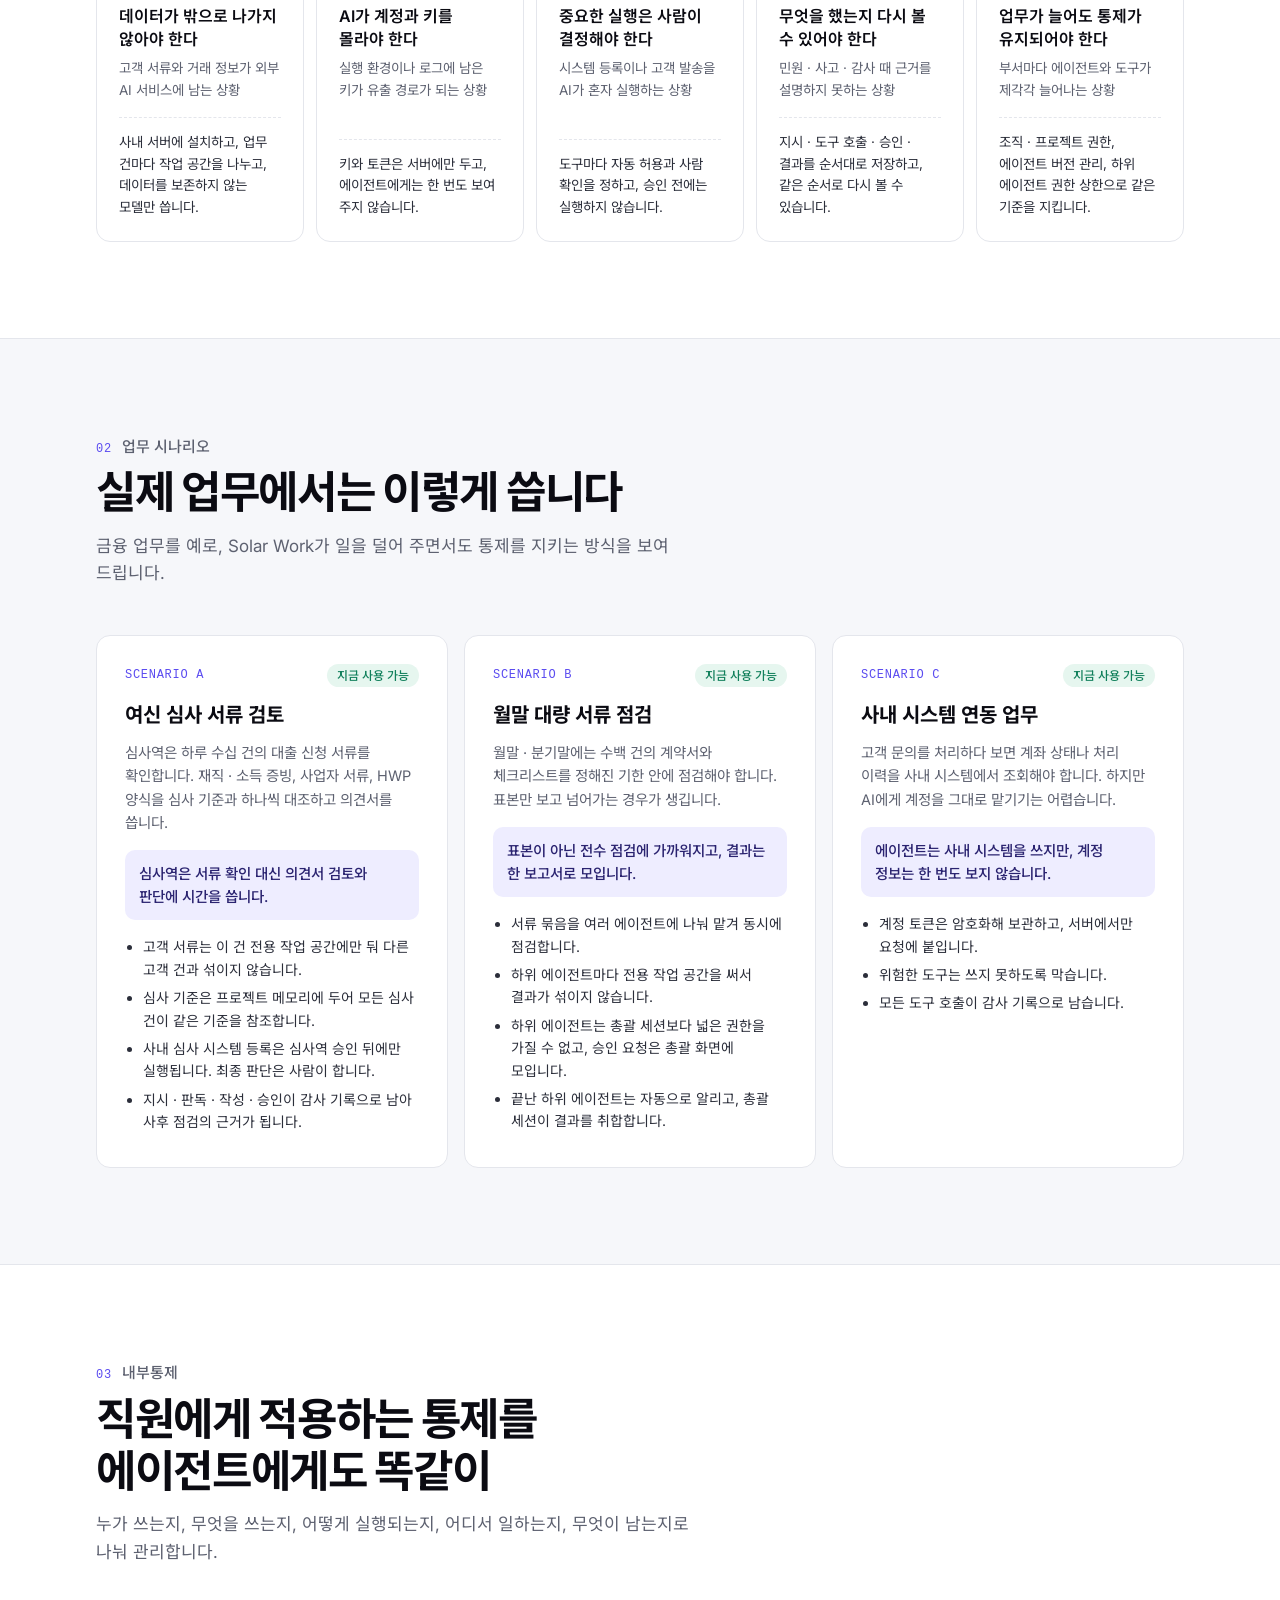
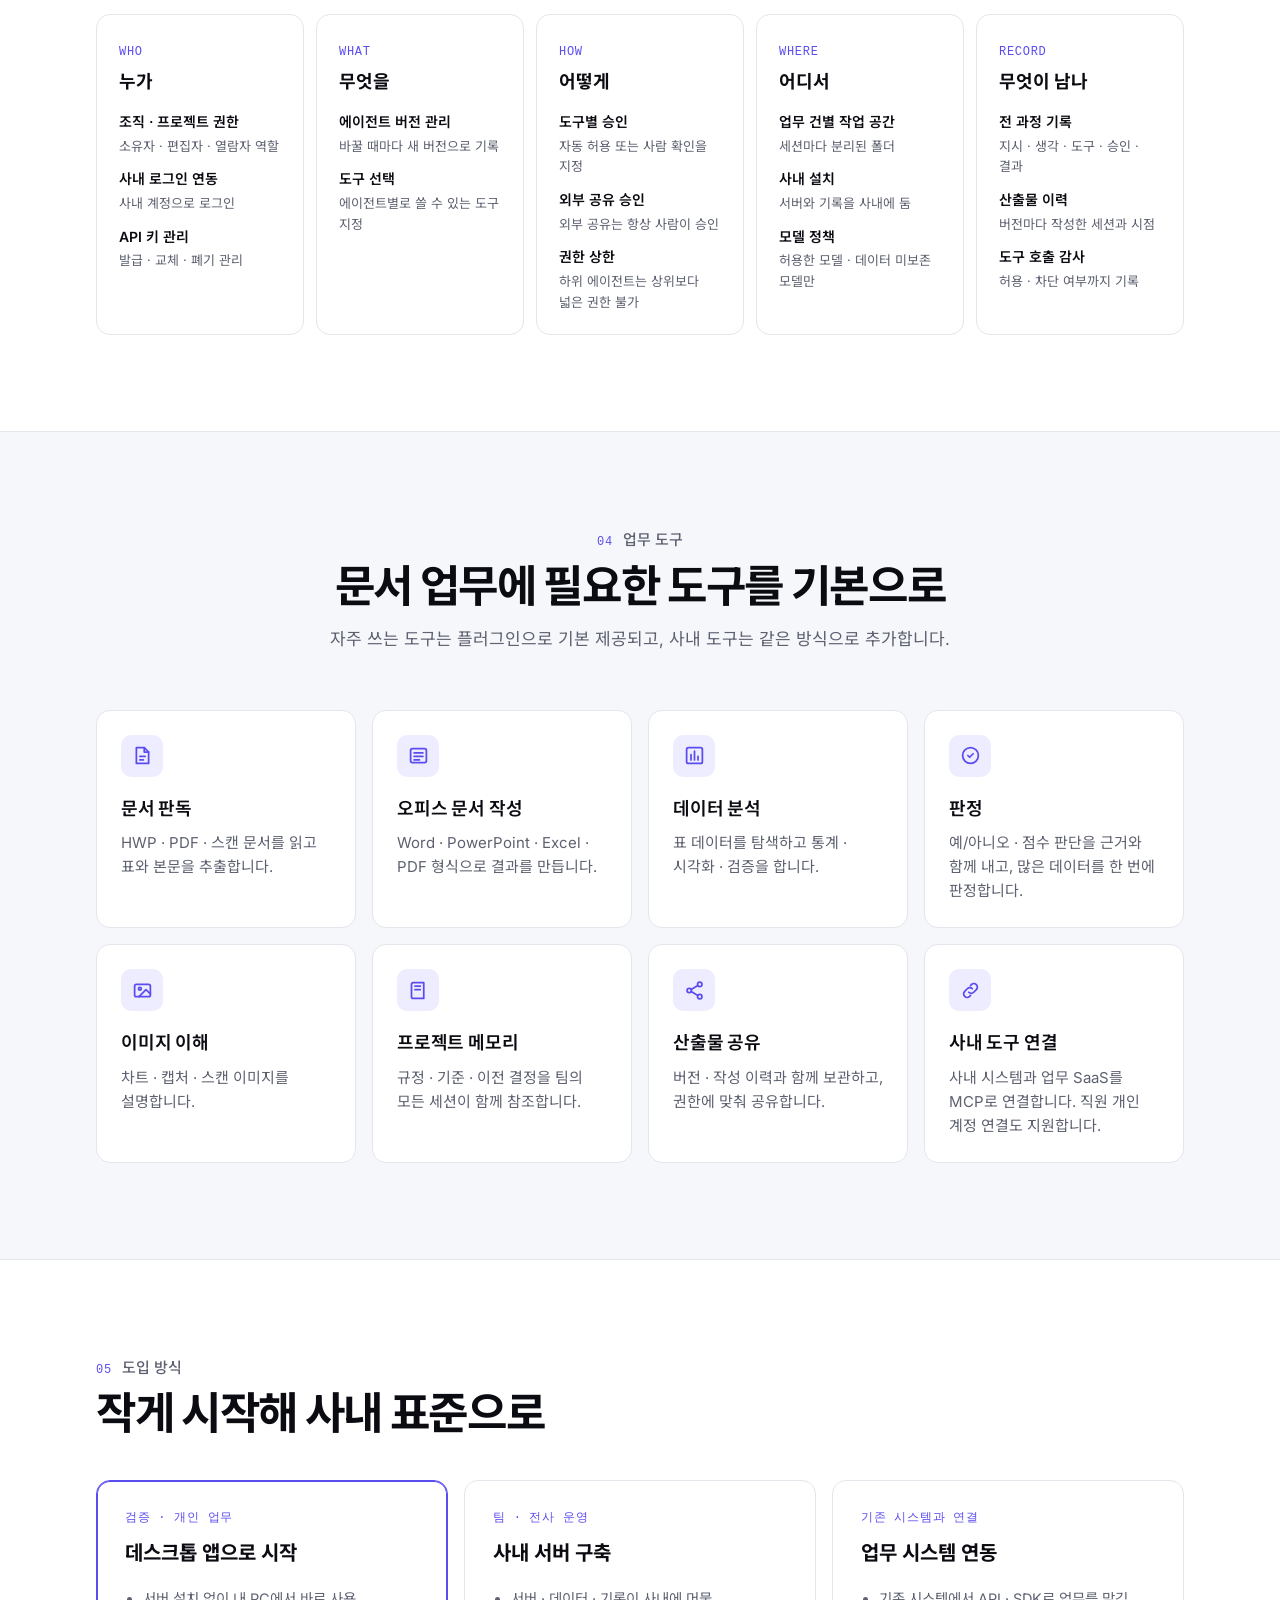
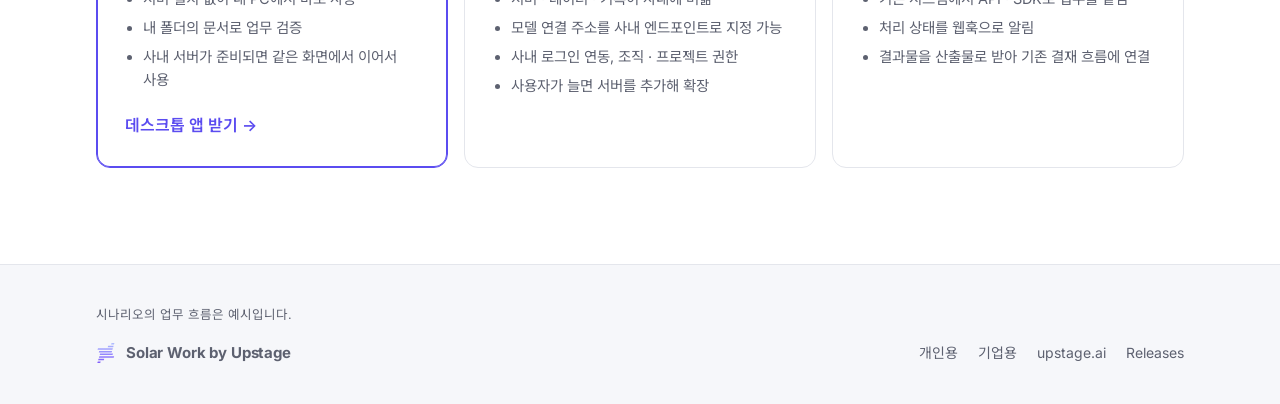
==== commit bd21b8d3: "OG 이미지 v2(og-v2.png) 추가 및 메타 태그 교체 - docs/assets/og-v2.png 추가 (1600×875 PNG). 기존 og.jpg는 유지 - index." ====
--- a/docs/business.html
+++ b/docs/business.html
@@ -7,7 +7,7 @@
 <meta name="description" content="업무를 위한 AI 에이전트 플랫폼. 업무 건별 작업 공간, 담당자 승인, 전 과정 기록, 사내 설치.">
 <meta property="og:title" content="Solar Work 기업용">
 <meta property="og:description" content="업무를 위한 AI 에이전트 플랫폼. 업무 건별 작업 공간, 담당자 승인, 전 과정 기록, 사내 설치.">
-<meta property="og:image" content="assets/icon.png">
+<meta property="og:image" content="https://upstageai.github.io/solar-work-release/assets/og-v2.png">
 <link rel="icon" href="assets/logo.svg" type="image/svg+xml">
 <link rel="preconnect" href="https://fonts.googleapis.com">
 <link rel="preconnect" href="https://fonts.gstatic.com" crossorigin>
--- a/docs/assets/site.css
+++ b/docs/assets/site.css
@@ -71,7 +71,7 @@
 .tool { display: inline-flex; gap: 8px; align-items: center; font-size: 12.5px; color: var(--muted); border: 1px solid var(--line); border-radius: 8px; padding: 6px 10px; margin: 2px 6px 2px 0; }
 .tool::before { content: ""; width: 7px; height: 7px; border-radius: 50%; background: #22b573; }
 .artifact { display: flex; align-items: center; gap: 12px; border: 1px solid var(--line); background: #fff; border-radius: 12px; padding: 12px 14px; max-width: 360px; }
-.artifact .ic { width: 34px; height: 34px; border-radius: 8px; background: var(--brand-soft) url(assets/logo.svg) center / 18px no-repeat; flex: none; }
+.artifact .ic { width: 34px; height: 34px; border-radius: 8px; background: var(--brand-soft) url(logo.svg) center / 18px no-repeat; flex: none; }
 .artifact small { display: block; color: var(--muted); font-size: 12px; }
 @media (max-width: 720px) { .win-body { grid-template-columns: 1fr; } .win-side { display: none; } }
 
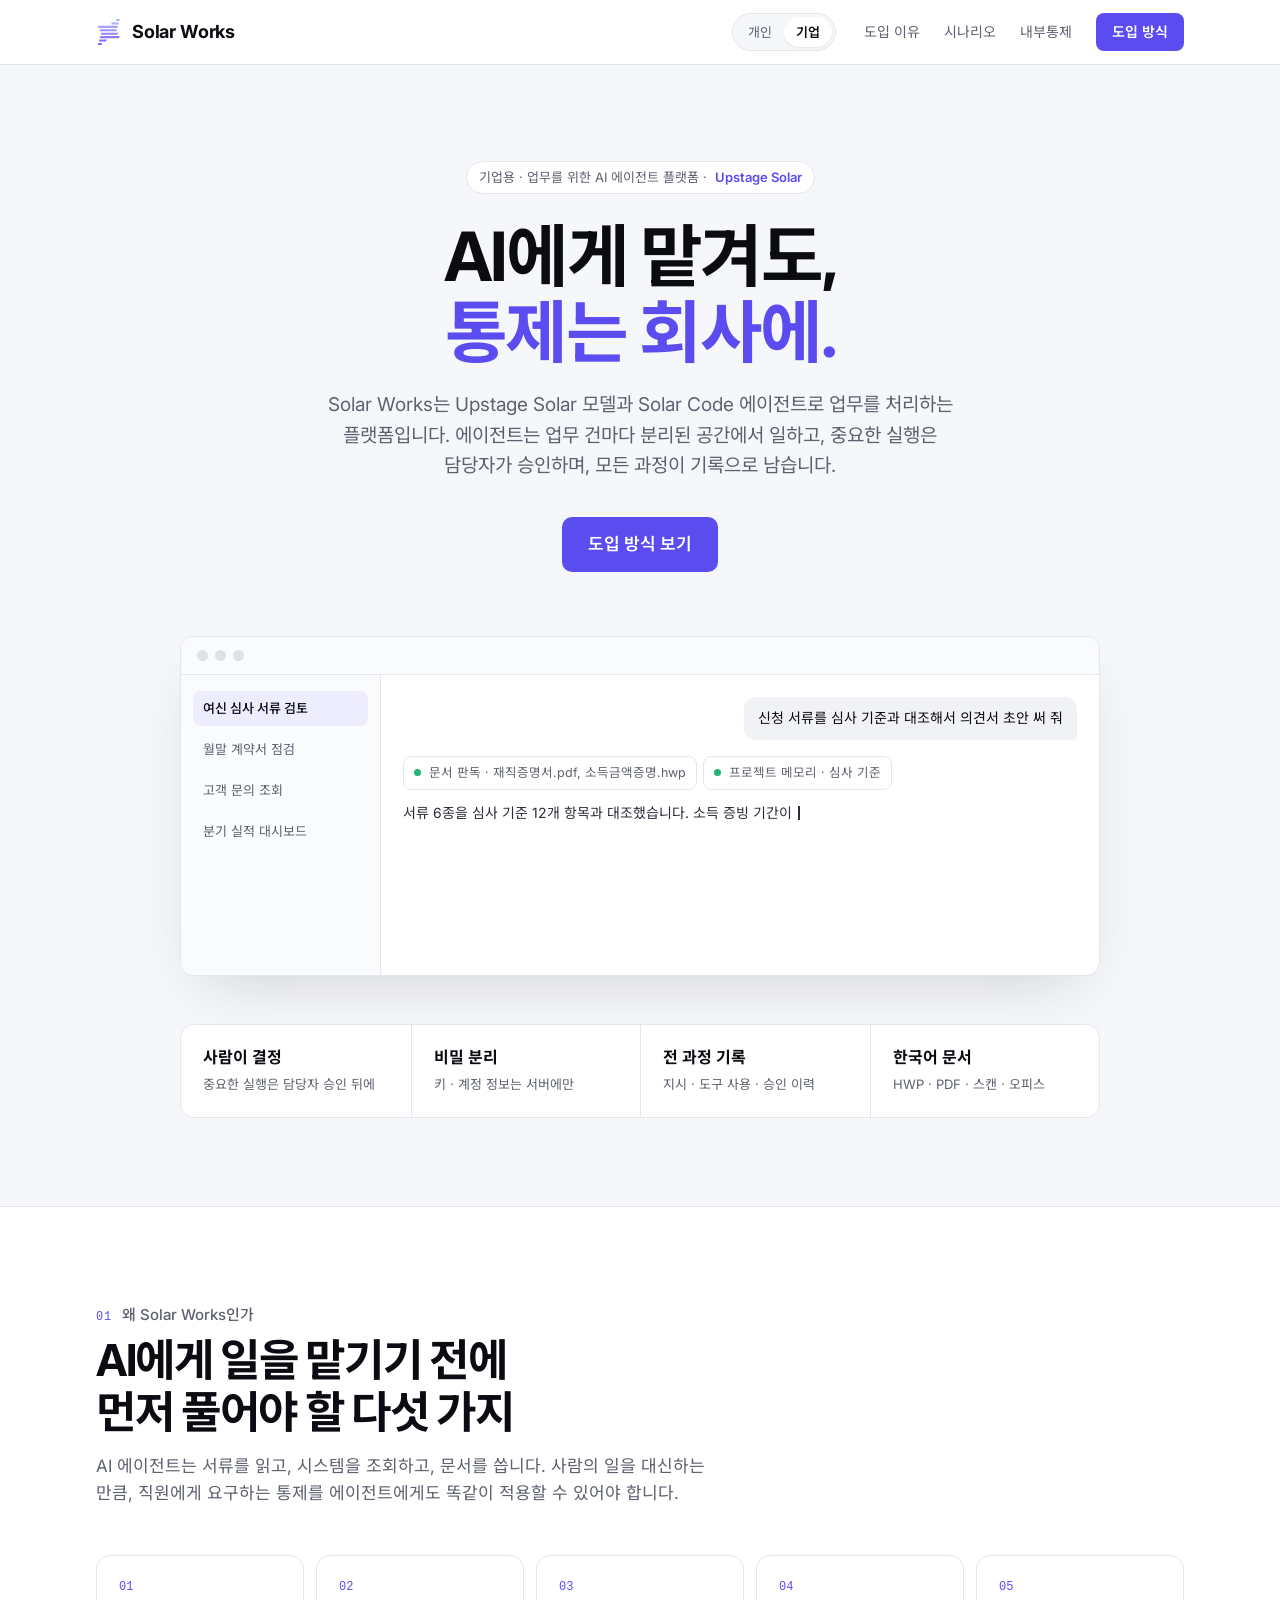
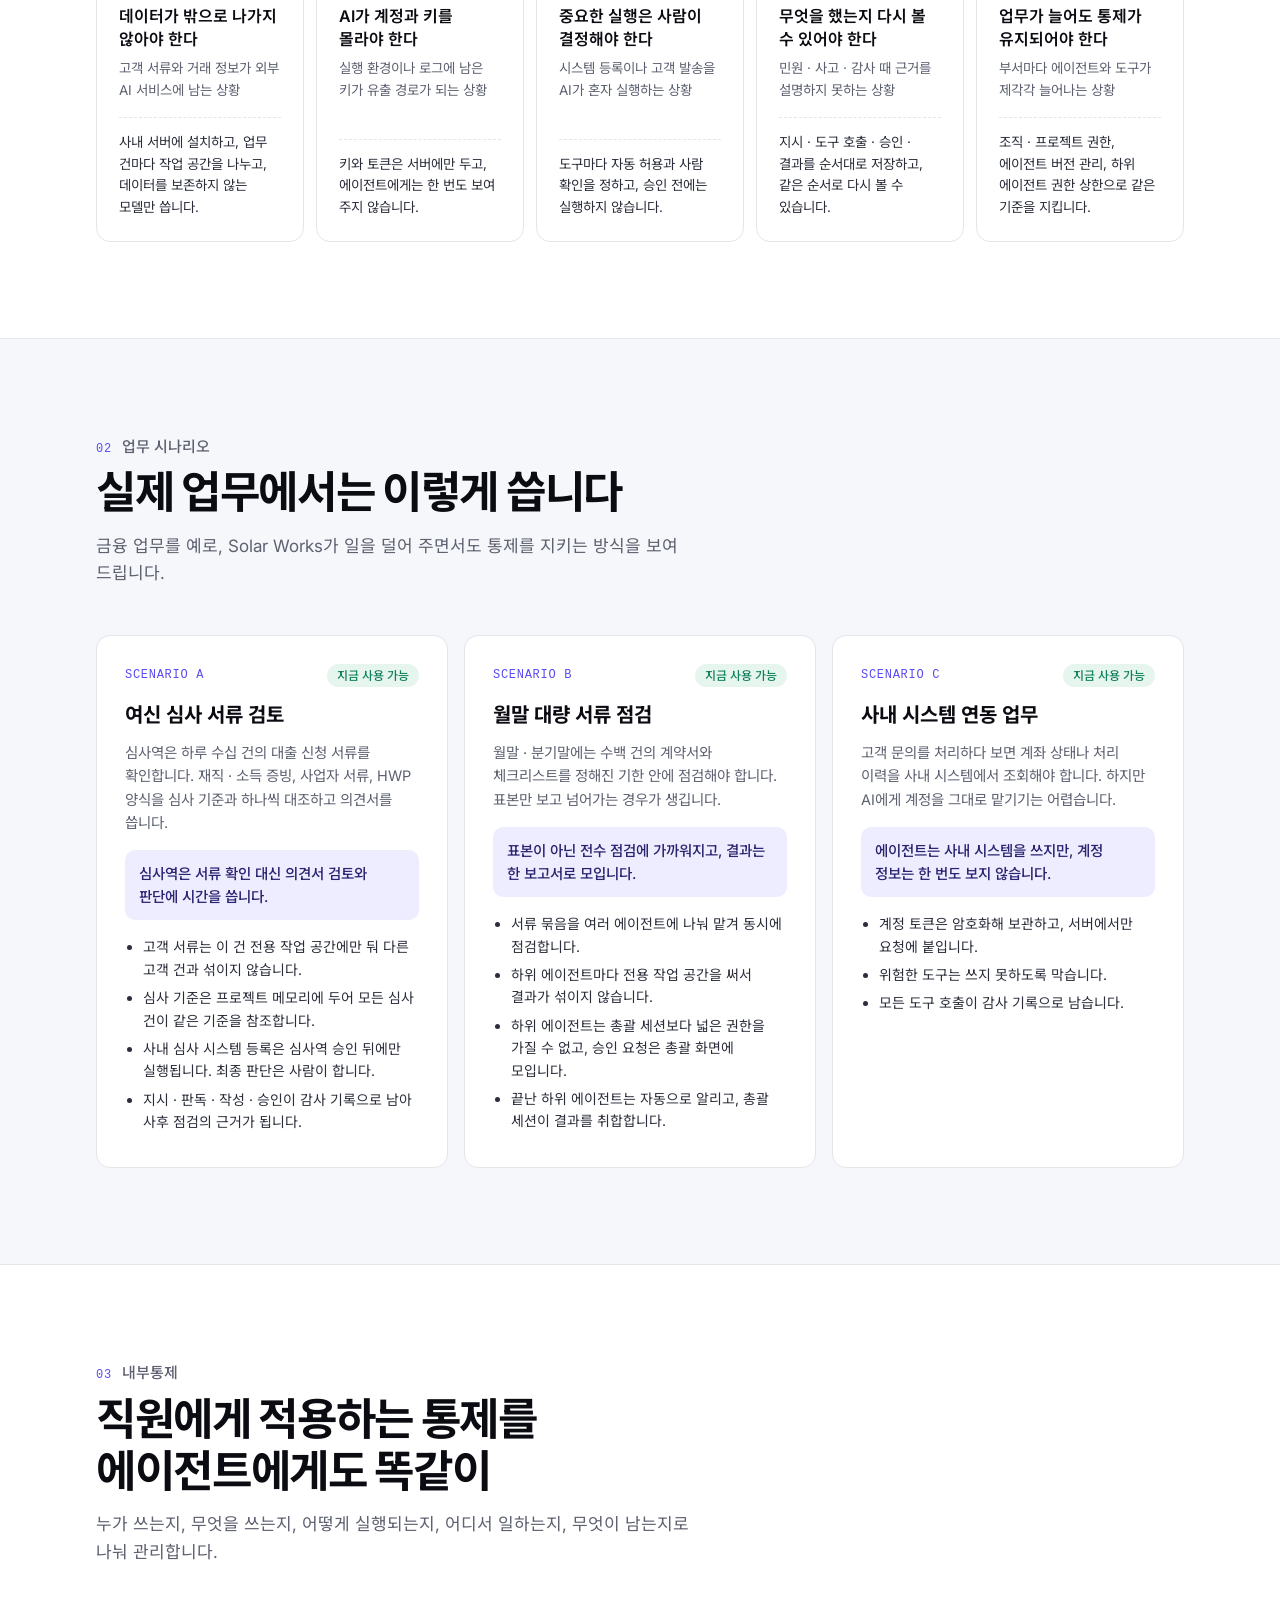
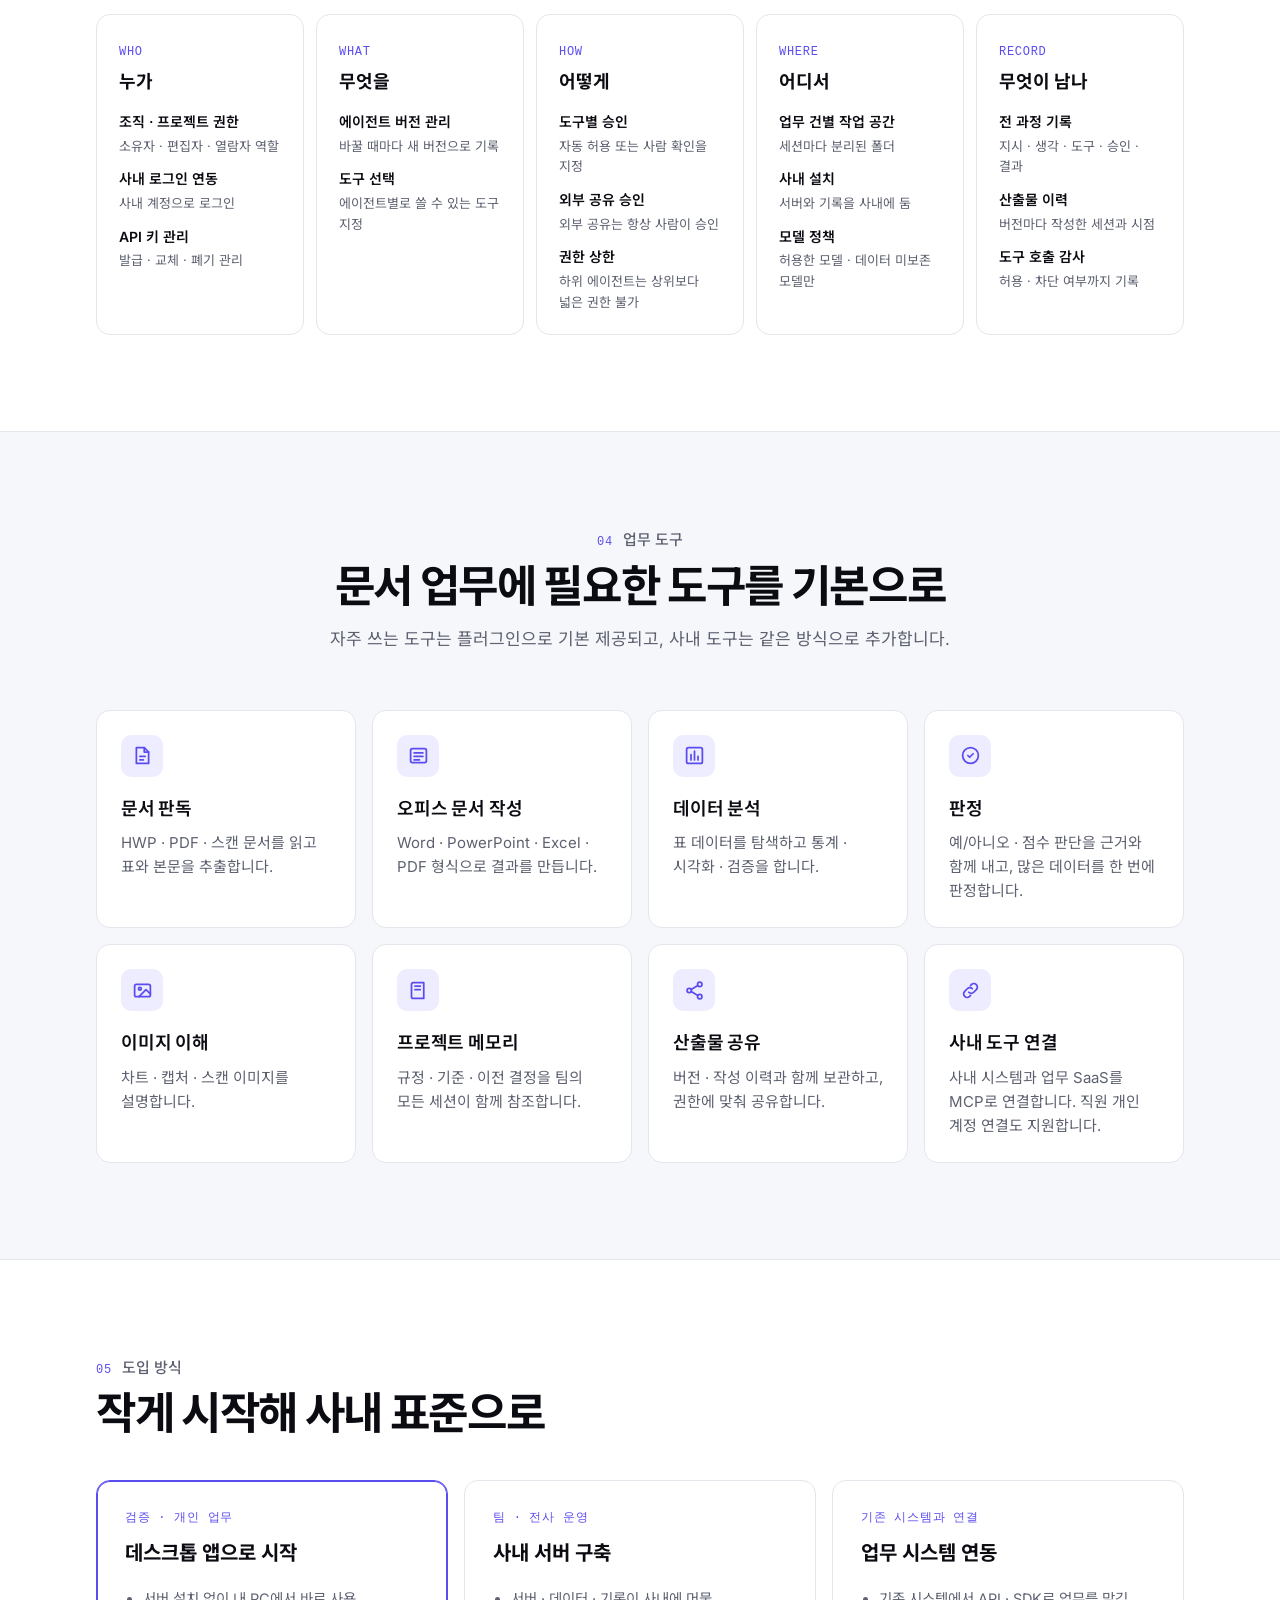
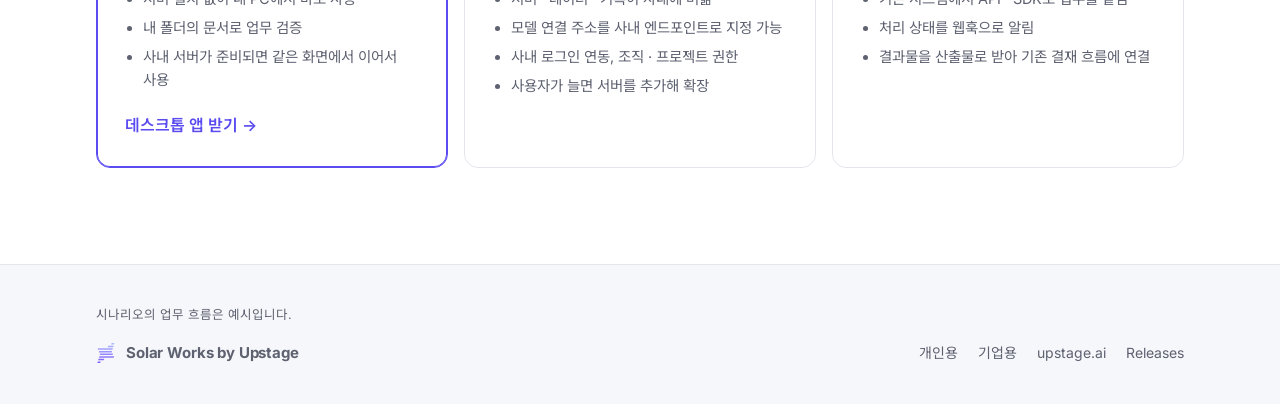
==== commit 0c5265d3: "Solar Work 표기를 Solar Works로 변경 랜딩·기업용 페이지, 약관 5종(2026-11-01), 오픈소스 라이선스 고지와 생성 스크립트의 제품명 표기를 Solar W" ====
--- a/docs/business.html
+++ b/docs/business.html
@@ -3,9 +3,9 @@
 <head>
 <meta charset="utf-8">
 <meta name="viewport" content="width=device-width, initial-scale=1">
-<title>Solar Work 기업용</title>
+<title>Solar Works 기업용</title>
 <meta name="description" content="업무를 위한 AI 에이전트 플랫폼. 업무 건별 작업 공간, 담당자 승인, 전 과정 기록, 사내 설치.">
-<meta property="og:title" content="Solar Work 기업용">
+<meta property="og:title" content="Solar Works 기업용">
 <meta property="og:description" content="업무를 위한 AI 에이전트 플랫폼. 업무 건별 작업 공간, 담당자 승인, 전 과정 기록, 사내 설치.">
 <meta property="og:image" content="https://upstageai.github.io/solar-work-release/assets/og-v2.png">
 <link rel="icon" href="assets/logo.svg" type="image/svg+xml">
@@ -18,7 +18,7 @@
 
 <nav>
   <div class="wrap">
-    <a class="brand" href="index.html"><img src="assets/logo.svg" alt="">Solar Work</a>
+    <a class="brand" href="index.html"><img src="assets/logo.svg" alt="">Solar Works</a>
     <div class="nav-links">
       <span class="seg"><a href="index.html">개인</a><a href="business.html" class="on">기업</a></span>
       <a class="hide-sm" href="#why">도입 이유</a>
@@ -33,7 +33,7 @@
   <div class="wrap">
     <span class="pill">기업용 · 업무를 위한 AI 에이전트 플랫폼 · <b>Upstage Solar</b></span>
     <h1>AI에게 맡겨도,<br><span class="g">통제는 회사에.</span></h1>
-    <p class="lead">Solar Work는 Upstage Solar 모델과 Solar Code 에이전트로 업무를 처리하는 플랫폼입니다. 에이전트는 업무 건마다 분리된 공간에서 일하고, 중요한 실행은 담당자가 승인하며, 모든 과정이 기록으로 남습니다.</p>
+    <p class="lead">Solar Works는 Upstage Solar 모델과 Solar Code 에이전트로 업무를 처리하는 플랫폼입니다. 에이전트는 업무 건마다 분리된 공간에서 일하고, 중요한 실행은 담당자가 승인하며, 모든 과정이 기록으로 남습니다.</p>
     <div class="cta">
       <div class="cta-row">
         <a class="btn-primary" href="#adopt">도입 방식 보기</a>
@@ -72,7 +72,7 @@
 
 <section id="why">
   <div class="wrap">
-    <div class="eyebrow"><span class="num">01</span> 왜 Solar Work인가</div>
+    <div class="eyebrow"><span class="num">01</span> 왜 Solar Works인가</div>
     <h2>AI에게 일을 맡기기 전에<br>먼저 풀어야 할 다섯 가지</h2>
     <p class="sub">AI 에이전트는 서류를 읽고, 시스템을 조회하고, 문서를 씁니다. 사람의 일을 대신하는 만큼, 직원에게 요구하는 통제를 에이전트에게도 똑같이 적용할 수 있어야 합니다.</p>
     <div class="needs">
@@ -89,7 +89,7 @@
   <div class="wrap">
     <div class="eyebrow"><span class="num">02</span> 업무 시나리오</div>
     <h2>실제 업무에서는 이렇게 씁니다</h2>
-    <p class="sub">금융 업무를 예로, Solar Work가 일을 덜어 주면서도 통제를 지키는 방식을 보여 드립니다.</p>
+    <p class="sub">금융 업무를 예로, Solar Works가 일을 덜어 주면서도 통제를 지키는 방식을 보여 드립니다.</p>
     <div class="scenes">
       <article class="scene">
         <div class="scene-head"><span class="mono">SCENARIO A</span><span class="live">지금 사용 가능</span></div>
@@ -181,7 +181,7 @@
 <footer>
   <div class="wrap">
     <span class="page-note" style="flex-basis:100%">시나리오의 업무 흐름은 예시입니다.</span>
-    <span class="brand" style="font-size:15px"><img src="assets/logo.svg" alt="" style="width:20px;height:20px">Solar Work by Upstage</span>
+    <span class="brand" style="font-size:15px"><img src="assets/logo.svg" alt="" style="width:20px;height:20px">Solar Works by Upstage</span>
     <span style="display:flex;gap:20px;flex-wrap:wrap">
       <a href="index.html">개인용</a>
       <a href="business.html">기업용</a>
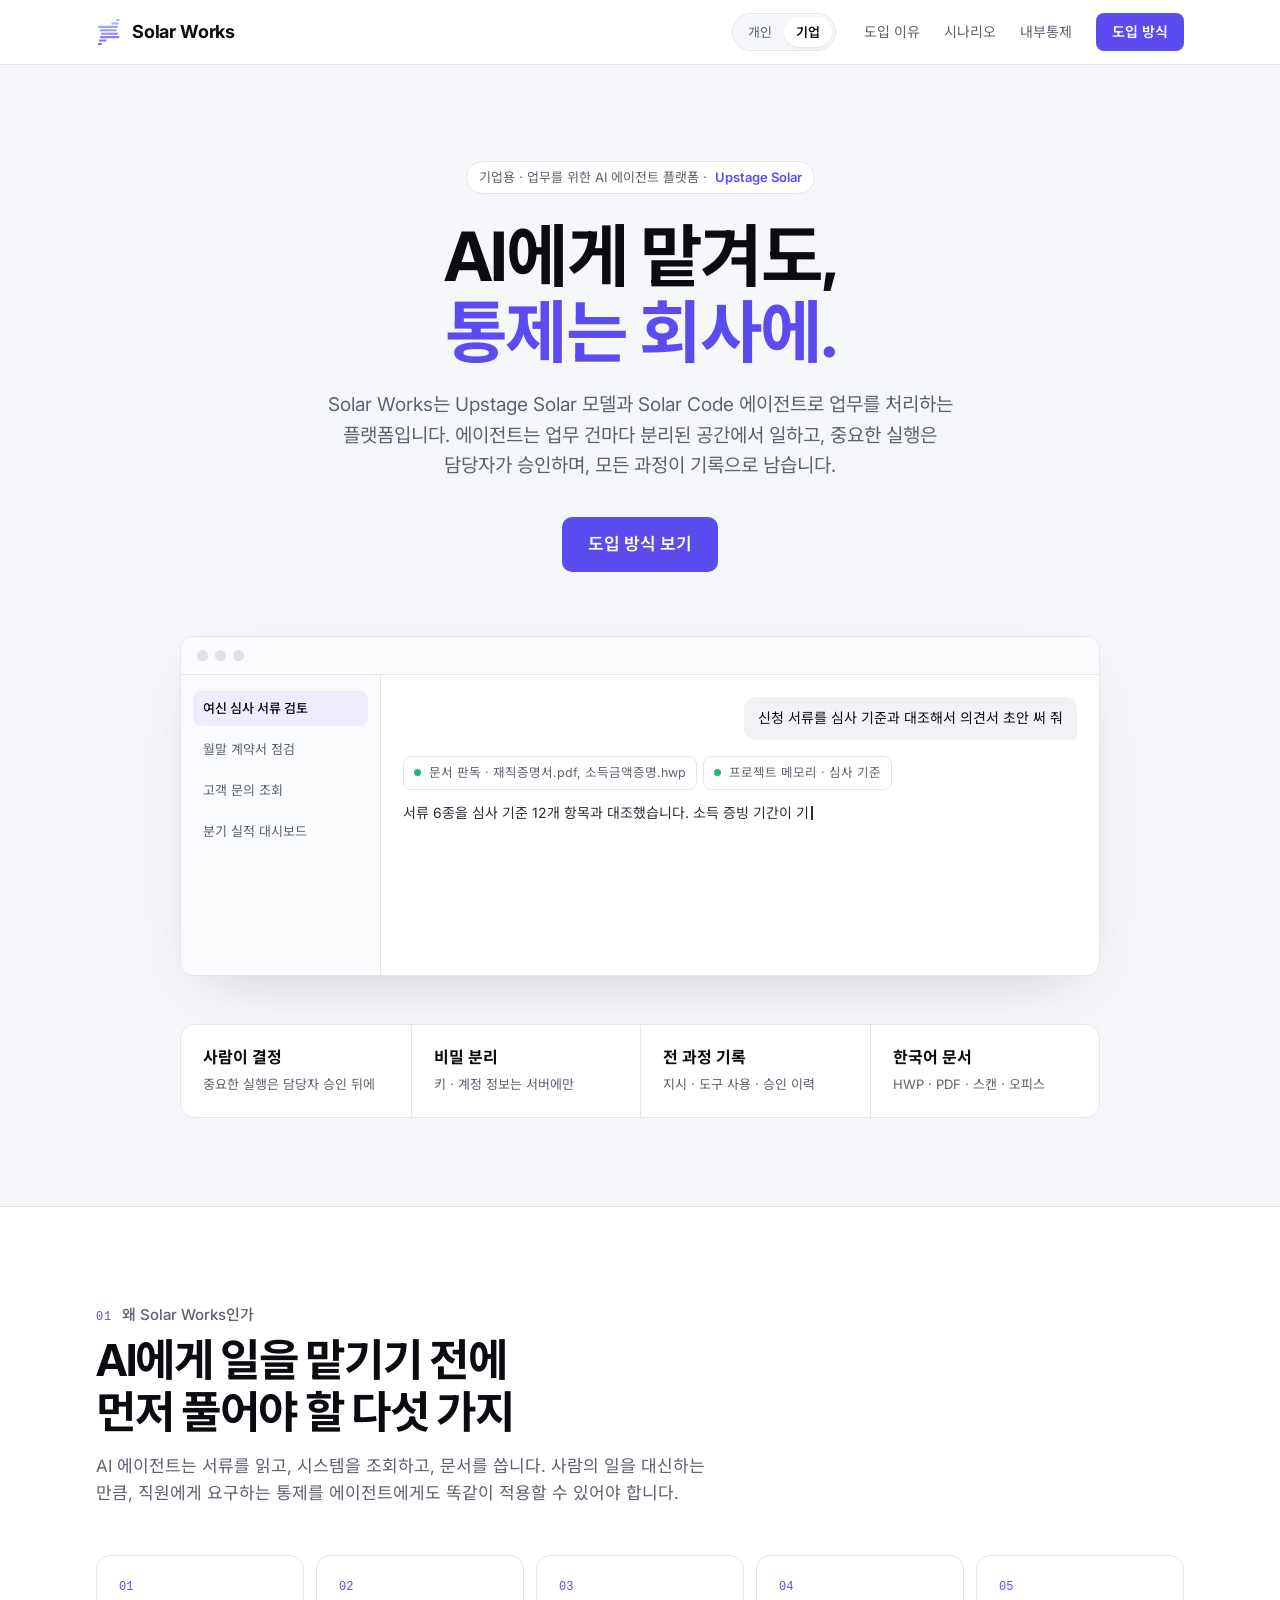
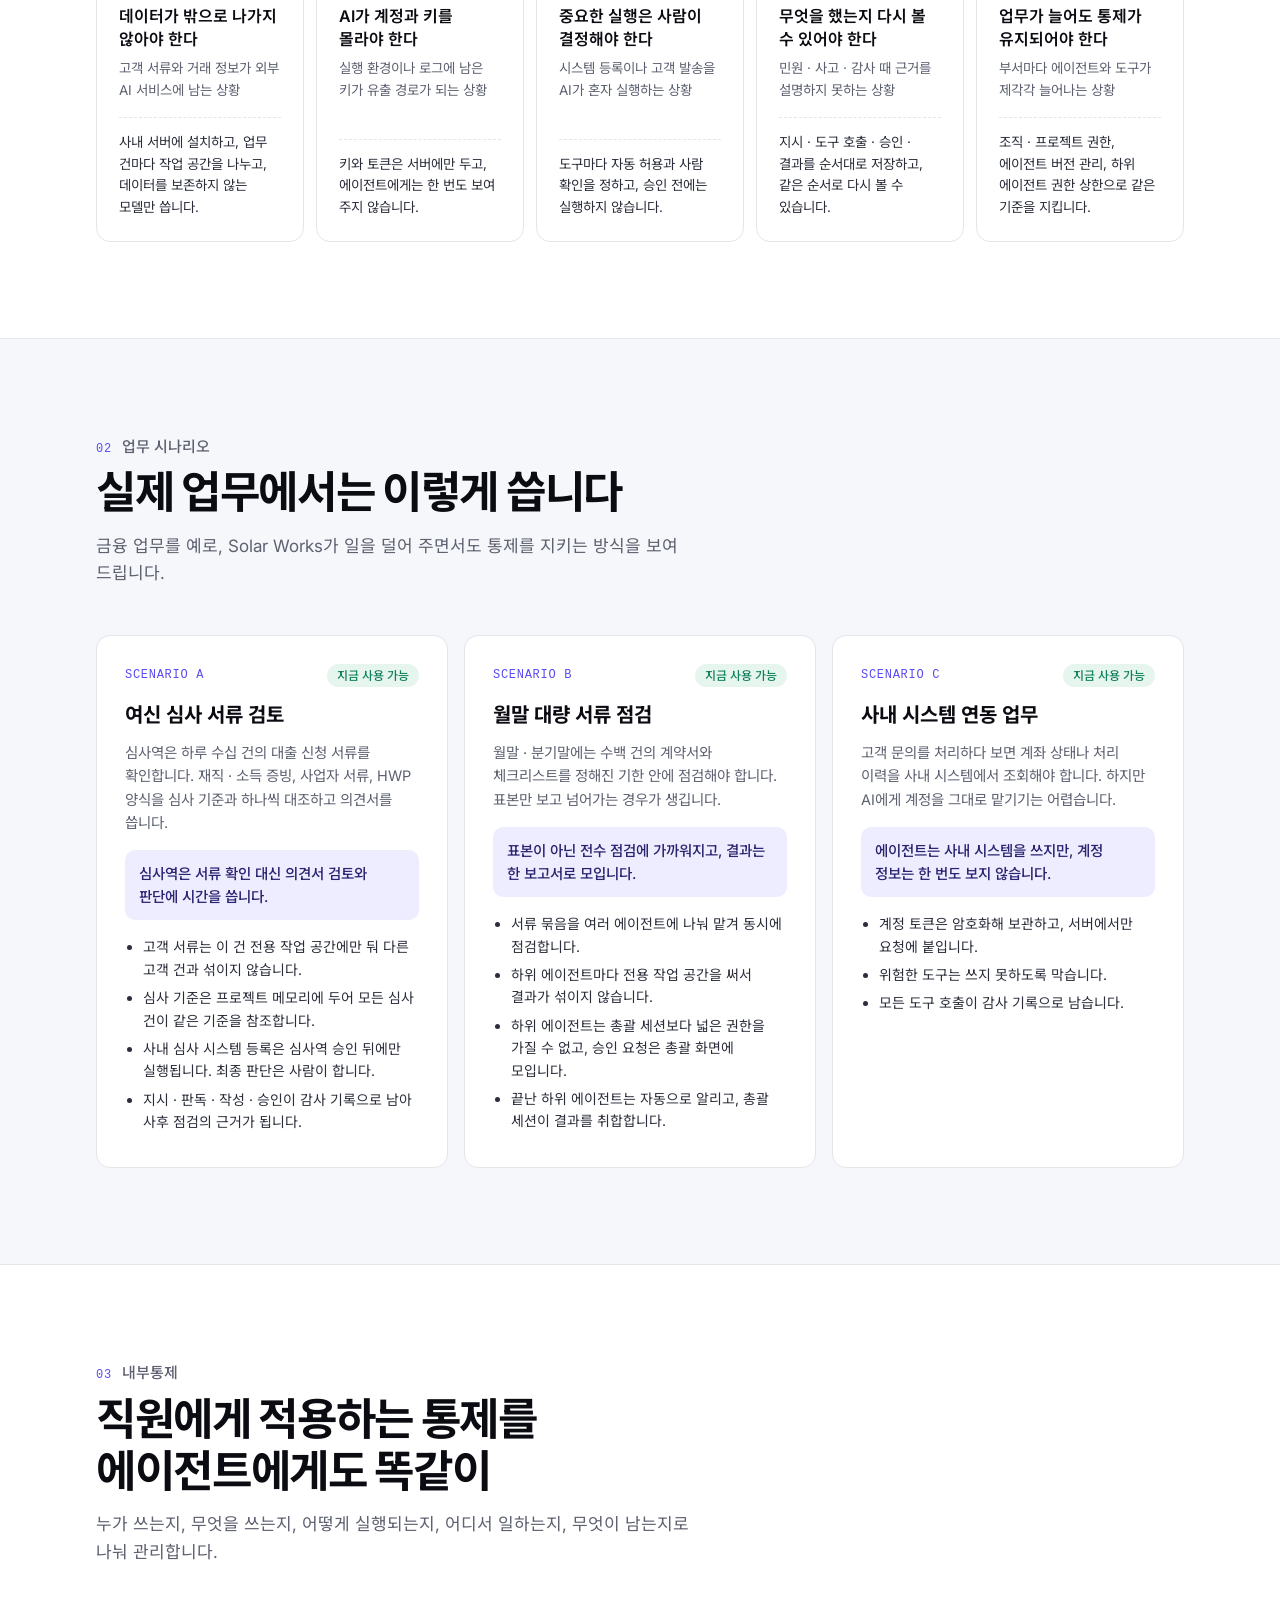
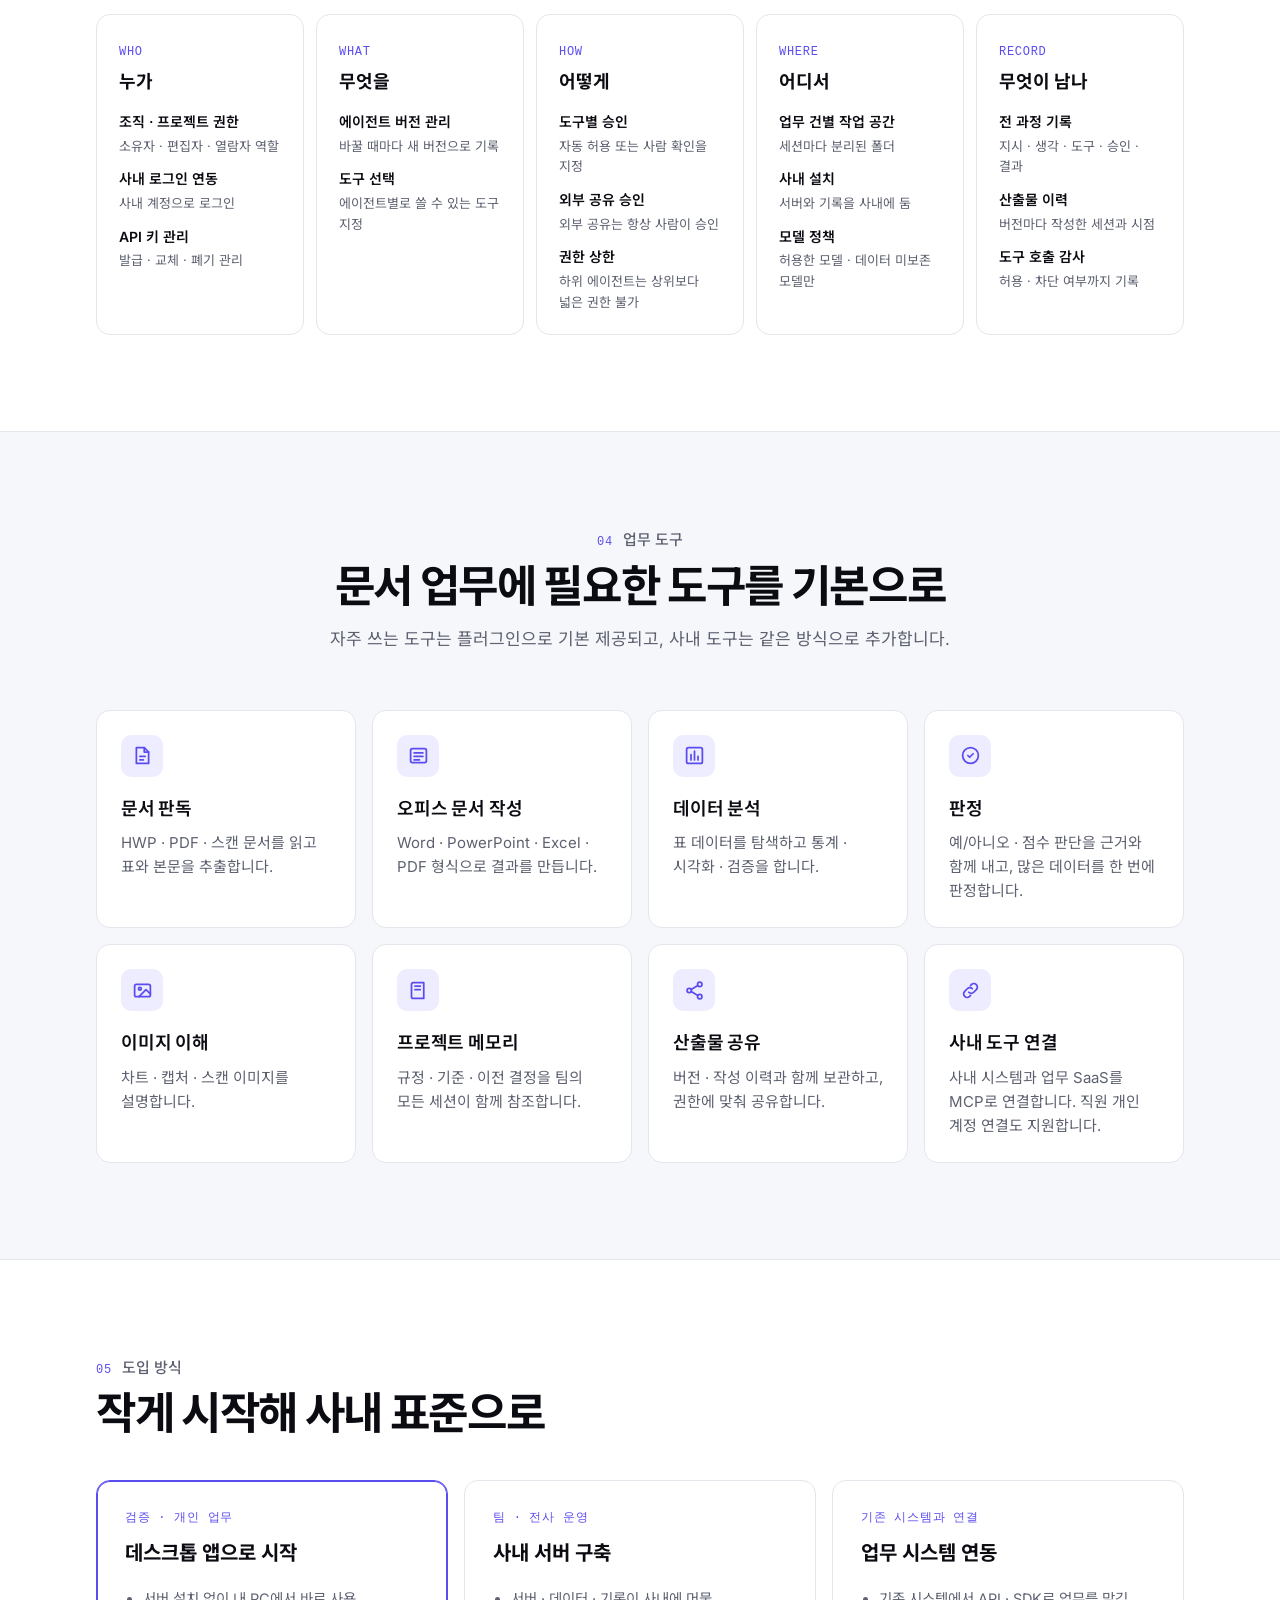
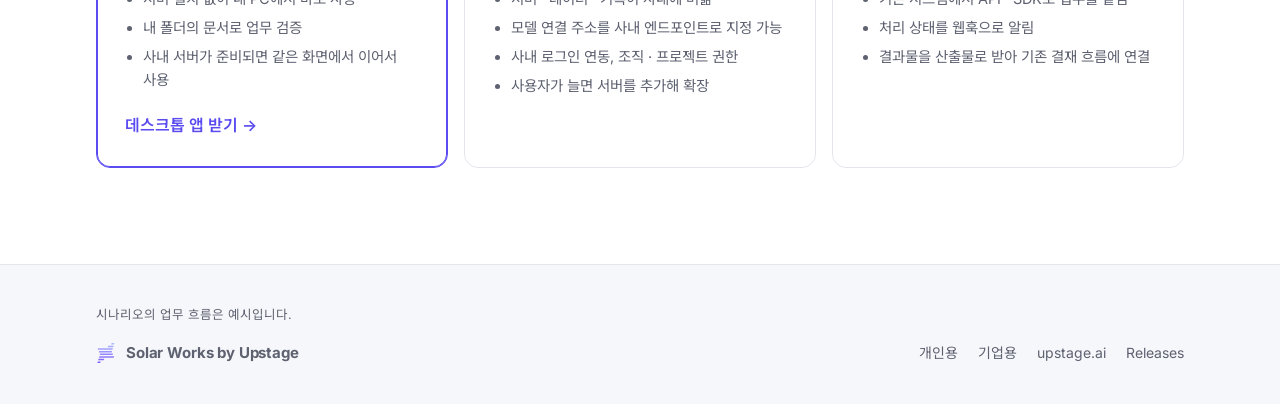
==== commit 1673105e: "OG 이미지 v3(og-v3.png) 추가 및 메타 태그 교체 - docs/assets/og-v3.png 추가 (1600×875 PNG, "Solar | Works Beta" 표기" ====
--- a/docs/business.html
+++ b/docs/business.html
@@ -7,7 +7,7 @@
 <meta name="description" content="업무를 위한 AI 에이전트 플랫폼. 업무 건별 작업 공간, 담당자 승인, 전 과정 기록, 사내 설치.">
 <meta property="og:title" content="Solar Works 기업용">
 <meta property="og:description" content="업무를 위한 AI 에이전트 플랫폼. 업무 건별 작업 공간, 담당자 승인, 전 과정 기록, 사내 설치.">
-<meta property="og:image" content="https://upstageai.github.io/solar-work-release/assets/og-v2.png">
+<meta property="og:image" content="https://upstageai.github.io/solar-work-release/assets/og-v3.png">
 <link rel="icon" href="assets/logo.svg" type="image/svg+xml">
 <link rel="preconnect" href="https://fonts.googleapis.com">
 <link rel="preconnect" href="https://fonts.gstatic.com" crossorigin>
